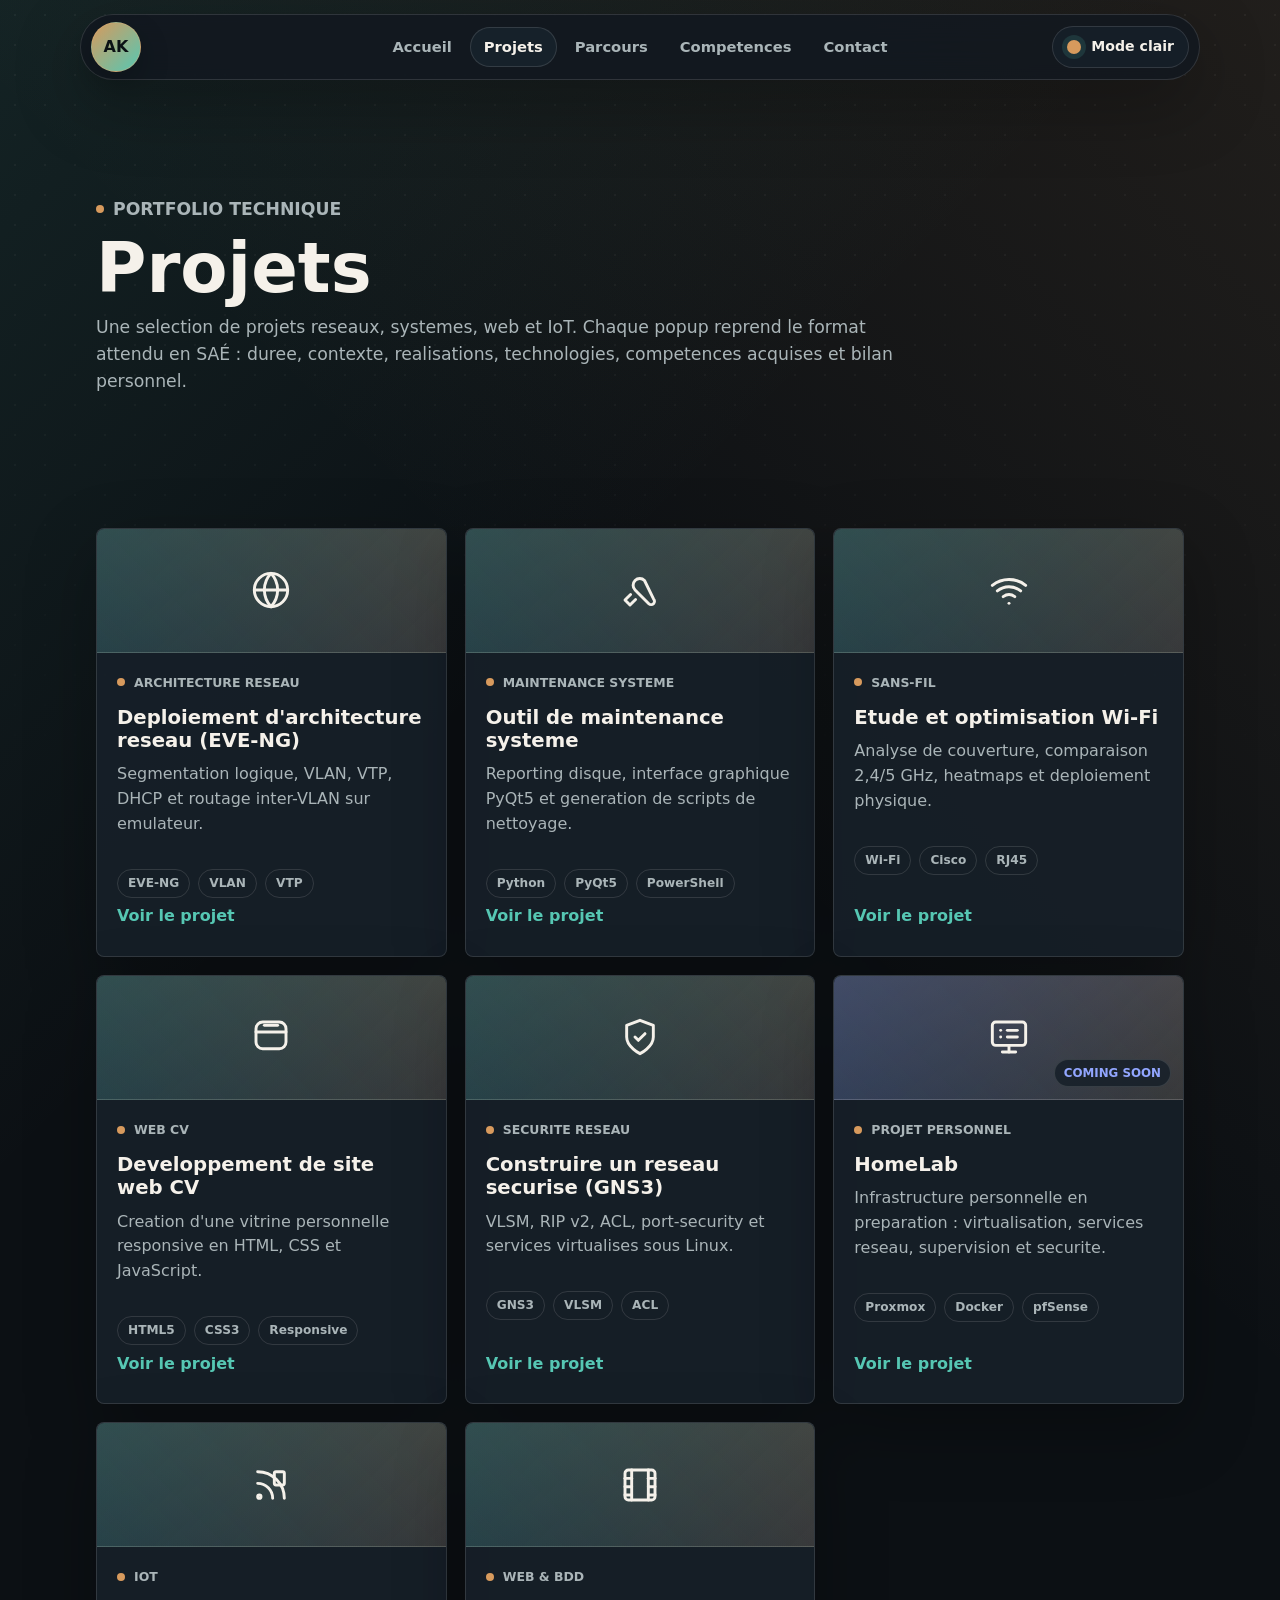
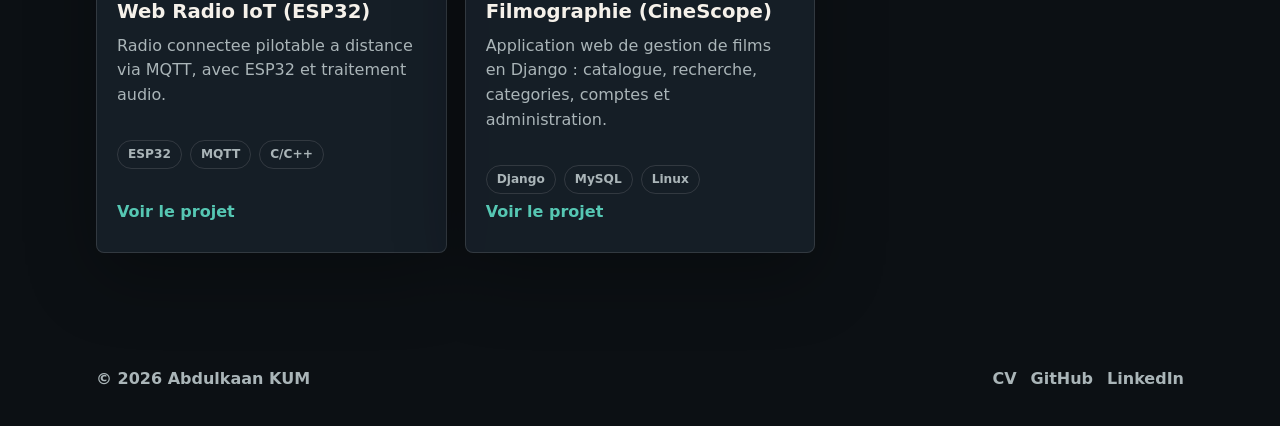
==== projets.html @ d90e1b15 "Add files via upload" ====
<!doctype html>
<html lang="fr">
  <head>
    <meta charset="UTF-8" />
    <meta name="viewport" content="width=device-width, initial-scale=1.0" />
    <meta name="description" content="Projets techniques d'Abdulkaan KUM." />
    <title>Abdulkaan KUM | Projets</title>
    <link rel="stylesheet" href="styles.css?v=25" />
  </head>
  <body data-page="projets">
    <header class="site-header" data-header>
      <div class="nav-shell">
        <a class="logo" href="index.html" aria-label="Accueil">AK</a>
        <nav class="main-nav" aria-label="Navigation principale">
          <a href="index.html" data-page-link="accueil">Accueil</a>
          <a href="projets.html" data-page-link="projets">Projets</a>
          <a href="parcours.html" data-page-link="parcours">Parcours</a>
          <a href="competences.html" data-page-link="competences">Competences</a>
          <a href="contact.html" data-page-link="contact">Contact</a>
        </nav>
        <button class="theme-toggle" type="button" data-theme-toggle aria-label="Changer de theme">
          <span class="theme-dot" aria-hidden="true"></span>
          <span data-theme-label>Mode clair</span>
        </button>
      </div>
    </header>

    <main>
      <section class="page-hero page-section">
        <p class="eyebrow">Portfolio technique</p>
        <h1>Projets</h1>
        <p>
          Une selection de projets reseaux, systemes, web et IoT. Chaque popup reprend le
          format attendu en SAÉ : duree, contexte, realisations, technologies, competences
          acquises et bilan personnel.
        </p>
      </section>

      <section class="page-section">
        <div class="project-grid">
          <article class="project-card reveal">
            <div class="project-icon" aria-hidden="true">
              <svg viewBox="0 0 24 24"><circle cx="12" cy="12" r="10"></circle><path d="M2 12h20"></path><path d="M12 2a15 15 0 0 1 4 10 15 15 0 0 1-4 10 15 15 0 0 1-4-10 15 15 0 0 1 4-10z"></path></svg>
            </div>
            <div class="project-content">
              <p class="project-kicker">Architecture reseau</p>
              <h2>Deploiement d'architecture reseau (EVE-NG)</h2>
              <p>Segmentation logique, VLAN, VTP, DHCP et routage inter-VLAN sur emulateur.</p>
              <div class="tags"><span>EVE-NG</span><span>VLAN</span><span>VTP</span></div>
              <button class="text-link" type="button" data-modal-open="modal-eve">Voir le projet</button>
            </div>
          </article>

          <article class="project-card reveal">
            <div class="project-icon" aria-hidden="true">
              <svg viewBox="0 0 24 24"><path d="M14.7 6.3a4 4 0 0 0-5.66 5.66l8.24 8.24a2 2 0 0 0 2.83-2.83L14.7 6.3z"></path><path d="M6.34 14.66 3 18l3 3 3.34-3.34"></path></svg>
            </div>
            <div class="project-content">
              <p class="project-kicker">Maintenance systeme</p>
              <h2>Outil de maintenance systeme</h2>
              <p>Reporting disque, interface graphique PyQt5 et generation de scripts de nettoyage.</p>
              <div class="tags"><span>Python</span><span>PyQt5</span><span>PowerShell</span></div>
              <button class="text-link" type="button" data-modal-open="modal-maintenance">Voir le projet</button>
            </div>
          </article>

          <article class="project-card reveal">
            <div class="project-icon" aria-hidden="true">
              <svg viewBox="0 0 24 24"><path d="M5 12.55a11 11 0 0 1 14 0"></path><path d="M2 9.2a16 16 0 0 1 20 0"></path><path d="M8.5 16a6 6 0 0 1 7 0"></path><path d="M12 20h.01"></path></svg>
            </div>
            <div class="project-content">
              <p class="project-kicker">Sans-fil</p>
              <h2>Etude et optimisation Wi-Fi</h2>
              <p>Analyse de couverture, comparaison 2,4/5 GHz, heatmaps et deploiement physique.</p>
              <div class="tags"><span>Wi-Fi</span><span>Cisco</span><span>RJ45</span></div>
              <button class="text-link" type="button" data-modal-open="modal-wifi">Voir le projet</button>
            </div>
          </article>

          <article class="project-card reveal">
            <div class="project-icon" aria-hidden="true">
              <svg viewBox="0 0 24 24"><path d="M21 15a4 4 0 0 1-4 4H7a4 4 0 0 1-4-4V7a4 4 0 0 1 4-4h10a4 4 0 0 1 4 4z"></path><path d="M3 9h18"></path><path d="M8 5h8"></path></svg>
            </div>
            <div class="project-content">
              <p class="project-kicker">Web CV</p>
              <h2>Developpement de site web CV</h2>
              <p>Creation d'une vitrine personnelle responsive en HTML, CSS et JavaScript.</p>
              <div class="tags"><span>HTML5</span><span>CSS3</span><span>Responsive</span></div>
              <button class="text-link" type="button" data-modal-open="modal-cvweb">Voir le projet</button>
            </div>
          </article>

          <article class="project-card reveal">
            <div class="project-icon" aria-hidden="true">
              <svg viewBox="0 0 24 24"><path d="M12 22s8-4 8-10V5l-8-3-8 3v7c0 6 8 10 8 10z"></path><path d="M9 12l2 2 4-4"></path></svg>
            </div>
            <div class="project-content">
              <p class="project-kicker">Securite reseau</p>
              <h2>Construire un reseau securise (GNS3)</h2>
              <p>VLSM, RIP v2, ACL, port-security et services virtualises sous Linux.</p>
              <div class="tags"><span>GNS3</span><span>VLSM</span><span>ACL</span></div>
              <button class="text-link" type="button" data-modal-open="modal-gns3">Voir le projet</button>
            </div>
          </article>

          <article class="project-card is-coming reveal">
            <div class="project-icon" aria-hidden="true">
              <svg viewBox="0 0 24 24"><rect x="2" y="3" width="20" height="14" rx="2"></rect><path d="M8 21h8"></path><path d="M12 17v4"></path><path d="M7 8h.01"></path><path d="M11 8h6"></path><path d="M7 12h.01"></path><path d="M11 12h6"></path></svg>
              <span class="status-pill">Coming soon</span>
            </div>
            <div class="project-content">
              <p class="project-kicker">Projet personnel</p>
              <h2>HomeLab</h2>
              <p>Infrastructure personnelle en preparation : virtualisation, services reseau, supervision et securite.</p>
              <div class="tags"><span>Proxmox</span><span>Docker</span><span>pfSense</span></div>
              <button class="text-link" type="button" data-modal-open="modal-homelab">Voir le projet</button>
            </div>
          </article>

          <article class="project-card reveal">
            <div class="project-icon" aria-hidden="true">
              <svg viewBox="0 0 24 24"><path d="M4 11a9 9 0 0 1 9 9"></path><path d="M4 4a16 16 0 0 1 16 16"></path><circle cx="5" cy="19" r="1"></circle><rect x="14" y="4" width="6" height="8" rx="1"></rect></svg>
            </div>
            <div class="project-content">
              <p class="project-kicker">IoT</p>
              <h2>Web Radio IoT (ESP32)</h2>
              <p>Radio connectee pilotable a distance via MQTT, avec ESP32 et traitement audio.</p>
              <div class="tags"><span>ESP32</span><span>MQTT</span><span>C/C++</span></div>
              <button class="text-link" type="button" data-modal-open="modal-radio">Voir le projet</button>
            </div>
          </article>

          <article class="project-card reveal">
            <div class="project-icon" aria-hidden="true">
              <svg viewBox="0 0 24 24"><rect x="3" y="3" width="18" height="18" rx="2"></rect><path d="M7 3v18"></path><path d="M17 3v18"></path><path d="M3 8h4"></path><path d="M3 13h4"></path><path d="M3 18h4"></path><path d="M17 8h4"></path><path d="M17 13h4"></path><path d="M17 18h4"></path></svg>
            </div>
            <div class="project-content">
              <p class="project-kicker">Web & BDD</p>
              <h2>Filmographie (CineScope)</h2>
              <p>Application web de gestion de films en Django : catalogue, recherche, categories, comptes et administration.</p>
              <div class="tags"><span>Django</span><span>MySQL</span><span>Linux</span></div>
              <button class="text-link" type="button" data-modal-open="modal-django">Voir le projet</button>
            </div>
          </article>
        </div>
      </section>
    </main>

    <div class="modal" id="modal-eve" role="dialog" aria-modal="true" aria-labelledby="modal-eve-title">
      <div class="modal-panel">
        <button class="modal-close" type="button" data-modal-close aria-label="Fermer">x</button>
        <div class="modal-head">
          <div class="modal-icon" aria-hidden="true"><svg viewBox="0 0 24 24"><circle cx="12" cy="12" r="10"></circle><path d="M2 12h20"></path><path d="M12 2a15 15 0 0 1 4 10 15 15 0 0 1-4 10 15 15 0 0 1-4-10 15 15 0 0 1 4-10z"></path></svg></div>
          <div>
            <h2 class="modal-title" id="modal-eve-title">Deploiement d'architecture reseau d'entreprise</h2>
            <div class="modal-meta">Dec. 2025 - Janv. 2026 | Individuel | 17.5 h | S1</div>
          </div>
        </div>
        <div class="modal-section">
          <h3>Contexte</h3>
          <p>Ce projet sert a comprendre les bases d'une infrastructure d'entreprise avant le passage sur du materiel reel : segmentation, adressage, services et routage.</p>
        </div>
        <div class="modal-section">
          <h3>Realisations techniques</h3>
          <p>J'ai construit une topologie virtualisee, defini un plan d'adressage coherent, separe le trafic par VLAN, configure VTP, les serveurs DHCP et le routage inter-VLAN. Le travail inclut aussi des tests de connectivite et du diagnostic lorsque certains flux ne passaient pas.</p>
        </div>
        <div class="modal-section">
          <h3>Captures du projet</h3>
          <div class="modal-gallery">
            <figure class="modal-figure">
              <a href="assets/projets/eveng.png" target="_blank" rel="noopener">
                <img src="assets/projets/eveng.png" alt="Topologie reseau sous EVE-NG" loading="lazy" />
              </a>
              <figcaption>Topologie sous EVE-NG : routeur, switch client, switch serveur, postes (Admin, Direction, Utilisateur) et serveur.</figcaption>
            </figure>
          </div>
        </div>
        <div class="modal-section">
          <h3>Technologies</h3>
          <div class="modal-tags"><span>EVE-NG</span><span>Cisco</span><span>VLAN</span><span>VTP</span><span>DHCP</span><span>Routage inter-VLAN</span></div>
        </div>
        <div class="modal-section">
          <h3>Competences acquises</h3>
          <div class="modal-bullets"><ul><li><strong>AC11.02</strong> - Comprendre l'architecture et les fondements des systemes numeriques, des communications et de l'Internet.</li><li><strong>AC11.03</strong> - Configurer les fonctions de base du reseau local.</li><li><strong>AC11.04</strong> - Maitriser les roles des systemes d'exploitation pour administrer reseaux et services.</li></ul></div>
        </div>
        <div class="modal-section">
          <h3>Bilan reflexif personnel</h3>
          <p>Ce projet m'a montre qu'une bonne preparation evite beaucoup d'erreurs. Je retiens surtout l'importance du plan d'adressage et de la documentation, car une petite incoherence sur un VLAN peut bloquer toute une partie du reseau.</p>
        </div>
      </div>
    </div>

    <div class="modal" id="modal-maintenance" role="dialog" aria-modal="true" aria-labelledby="modal-maintenance-title">
      <div class="modal-panel">
        <button class="modal-close" type="button" data-modal-close aria-label="Fermer">x</button>
        <div class="modal-head">
          <div class="modal-icon" aria-hidden="true"><svg viewBox="0 0 24 24"><path d="M14.7 6.3a4 4 0 0 0-5.66 5.66l8.24 8.24a2 2 0 0 0 2.83-2.83L14.7 6.3z"></path><path d="M6.34 14.66 3 18l3 3 3.34-3.34"></path></svg></div>
          <div>
            <h2 class="modal-title" id="modal-maintenance-title">Outil de maintenance systeme</h2>
            <div class="modal-meta">Dec. 2025 - Janv. 2026 | Binome | 14 h | S1</div>
          </div>
        </div>
        <div class="modal-section">
          <h3>Contexte</h3>
          <p>L'objectif est de creer un outil utile a l'administration systeme : reperer les fichiers volumineux, produire un reporting lisible et preparer un nettoyage cible sans action dangereuse automatique.</p>
        </div>
        <div class="modal-section">
          <h3>Realisations techniques</h3>
          <p>Le backend Python analyse recursivement les dossiers avec pathlib, trie les fichiers selon leur taille et exporte les resultats. L'interface PyQt5 rend les donnees plus lisibles, tandis que PowerShell peut etre utilise pour preparer des actions de nettoyage controlees.</p>
        </div>
        <div class="modal-section">
          <h3>Technologies</h3>
          <div class="modal-tags"><span>Python</span><span>PyQt5</span><span>PowerShell</span><span>JSON</span><span>Pathlib</span></div>
        </div>
        <div class="modal-section">
          <h3>Competences acquises</h3>
          <div class="modal-bullets"><ul><li><strong>AC13.01</strong> - Utiliser un systeme informatique et ses outils.</li><li><strong>AC13.02</strong> - Lire, executer, corriger et modifier un programme.</li><li><strong>AC13.03</strong> - Traduire un algorithme dans un langage et pour un environnement donne.</li><li><strong>AC13.06</strong> - S'integrer dans un environnement de developpement et de travail collaboratif.</li></ul></div>
        </div>
        <div class="modal-section">
          <h3>Bilan reflexif personnel</h3>
          <p>Ce projet m'a appris a relier un outil graphique a une logique systeme plus technique. Il m'a aussi fait progresser sur la gestion des chemins, la compatibilite Windows et la separation entre analyse et action.</p>
        </div>
        <div class="modal-links"><a class="modal-link" href="https://github.com/Ercys38" target="_blank" rel="noopener">GitHub</a></div>
      </div>
    </div>

    <div class="modal" id="modal-wifi" role="dialog" aria-modal="true" aria-labelledby="modal-wifi-title">
      <div class="modal-panel">
        <button class="modal-close" type="button" data-modal-close aria-label="Fermer">x</button>
        <div class="modal-head">
          <div class="modal-icon" aria-hidden="true"><svg viewBox="0 0 24 24"><path d="M5 12.55a11 11 0 0 1 14 0"></path><path d="M2 9.2a16 16 0 0 1 20 0"></path><path d="M8.5 16a6 6 0 0 1 7 0"></path><path d="M12 20h.01"></path></svg></div>
          <div>
            <h2 class="modal-title" id="modal-wifi-title">Etude et optimisation Wi-Fi</h2>
            <div class="modal-meta">Nov. 2025 - Dec. 2025 | Groupe de 4 | 17.5 h | S1</div>
          </div>
        </div>
        <div class="modal-section">
          <h3>Contexte</h3>
          <p>Le projet consiste a analyser une couverture sans fil et a proposer des ameliorations concretes, en tenant compte des contraintes physiques du batiment et du comportement des bandes 2,4 GHz et 5 GHz.</p>
        </div>
        <div class="modal-section">
          <h3>Realisations techniques</h3>
          <p>Nous avons compare les mesures de debit, de portee et de stabilite, exploite des cartes de chaleur pour localiser les zones faibles, puis relie ces observations aux choix de placement et de cablage RJ45.</p>
        </div>
        <div class="modal-section">
          <h3>Captures du projet</h3>
          <div class="modal-gallery">
            <figure class="modal-figure">
              <a href="assets/projets/wifi-topologie.png" target="_blank" rel="noopener">
                <img src="assets/projets/wifi-topologie.png" alt="Topologie reseau Packet Tracer du deploiement Wi-Fi" loading="lazy" />
              </a>
              <figcaption>Topologie reseau (Packet Tracer) : serveurs Web/DNS, switches, controleur WLC 5500 et borne Wi-Fi (salles C100 / C102).</figcaption>
            </figure>
            <figure class="modal-figure">
              <a href="assets/projets/wifi-heatmap.png" target="_blank" rel="noopener">
                <img src="assets/projets/wifi-heatmap.png" alt="Carte de chaleur de la couverture Wi-Fi du batiment" loading="lazy" />
              </a>
              <figcaption>Carte de chaleur de la couverture (Acrylic WiFi) : du vert (bon signal) au rouge (zone faible).</figcaption>
            </figure>
            <figure class="modal-figure">
              <a href="assets/projets/wifi-debit.png" target="_blank" rel="noopener">
                <img src="assets/projets/wifi-debit.png" alt="Releve de debit Wi-Fi sous le moniteur de ressources Windows" loading="lazy" />
              </a>
              <figcaption>Releve de debit et de signal (Moniteur de ressources Windows) : envoi / reception et caracteristiques de la liaison.</figcaption>
            </figure>
          </div>
        </div>
        <div class="modal-section">
          <h3>Technologies</h3>
          <div class="modal-tags"><span>Wi-Fi Cisco</span><span>2,4 GHz</span><span>5 GHz</span><span>Heatmaps</span><span>Cablage RJ45</span></div>
        </div>
        <div class="modal-section">
          <h3>Competences acquises</h3>
          <div class="modal-bullets"><ul><li><strong>AC12.01</strong> - Mesurer, analyser et commenter les signaux.</li><li><strong>AC12.03</strong> - Deployer des supports de transmission.</li><li><strong>AC11.01</strong> - Maitriser les bases physiques utiles aux equipements reseaux et telecommunications.</li></ul></div>
        </div>
        <div class="modal-section">
          <h3>Bilan reflexif personnel</h3>
          <p>J'ai compris qu'un reseau Wi-Fi ne se limite pas a poser une borne. Les obstacles, les interferences, le placement et le cablage ont un impact direct sur la qualite finale du service.</p>
        </div>
      </div>
    </div>

    <div class="modal" id="modal-cvweb" role="dialog" aria-modal="true" aria-labelledby="modal-cvweb-title">
      <div class="modal-panel">
        <button class="modal-close" type="button" data-modal-close aria-label="Fermer">x</button>
        <div class="modal-head">
          <div class="modal-icon" aria-hidden="true"><svg viewBox="0 0 24 24"><path d="M21 15a4 4 0 0 1-4 4H7a4 4 0 0 1-4-4V7a4 4 0 0 1 4-4h10a4 4 0 0 1 4 4z"></path><path d="M3 9h18"></path><path d="M8 5h8"></path></svg></div>
          <div>
            <h2 class="modal-title" id="modal-cvweb-title">Developpement de site web CV</h2>
            <div class="modal-meta">2025/2026 | Individuel | 11 h | S1/S2</div>
          </div>
        </div>
        <div class="modal-section">
          <h3>Contexte</h3>
          <p>L'objectif est de transformer un CV classique en portfolio web professionnel, lisible sur ordinateur comme sur mobile, et facile a faire evoluer.</p>
        </div>
        <div class="modal-section">
          <h3>Realisations techniques</h3>
          <p>J'ai structure plusieurs pages HTML reliees entre elles, cree une navigation fixe avec mode clair/sombre, organise les sections projet, parcours, competences et contact, puis ajuste le responsive pour garder une lecture propre sur mobile.</p>
        </div>
        <div class="modal-section">
          <h3>Technologies</h3>
          <div class="modal-tags"><span>HTML5</span><span>CSS3</span><span>JavaScript</span><span>Responsive design</span></div>
        </div>
        <div class="modal-section">
          <h3>Competences acquises</h3>
          <div class="modal-bullets"><ul><li><strong>AC13.04</strong> - Connaitre l'architecture et les technologies d'un site Web.</li><li><strong>AC13.01</strong> - Utiliser un systeme informatique et ses outils.</li><li><strong>AC13.02</strong> - Lire, executer, corriger et modifier un programme.</li><li><strong>AC13.05</strong> - Choisir des mecanismes de gestion de donnees adaptes au besoin.</li></ul></div>
        </div>
        <div class="modal-section">
          <h3>Bilan reflexif personnel</h3>
          <p>Ce projet m'a fait travailler autant le fond que la forme : un portfolio doit etre technique, mais aussi clair, rapide a parcourir et coherent avec l'image professionnelle que je veux donner.</p>
        </div>
        <div class="modal-links"><a class="modal-link" href="https://github.com/Ercys38" target="_blank" rel="noopener">GitHub</a></div>
      </div>
    </div>

    <div class="modal" id="modal-gns3" role="dialog" aria-modal="true" aria-labelledby="modal-gns3-title">
      <div class="modal-panel">
        <button class="modal-close" type="button" data-modal-close aria-label="Fermer">x</button>
        <div class="modal-head">
          <div class="modal-icon" aria-hidden="true"><svg viewBox="0 0 24 24"><path d="M12 22s8-4 8-10V5l-8-3-8 3v7c0 6 8 10 8 10z"></path><path d="M9 12l2 2 4-4"></path></svg></div>
          <div>
            <h2 class="modal-title" id="modal-gns3-title">Construire un reseau securise</h2>
            <div class="modal-meta">2026 | Individuel | 14 h | S2</div>
          </div>
        </div>
        <div class="modal-section">
          <h3>Contexte</h3>
          <p>Ce projet va plus loin que la simple connectivite : il faut concevoir une topologie coherente, optimiser l'adressage et ajouter des protections pour limiter les flux non autorises.</p>
        </div>
        <div class="modal-section">
          <h3>Realisations techniques</h3>
          <p>Le reseau est simule sous GNS3 avec un plan VLSM, du routage dynamique RIP v2, des VLAN, des services DHCP/FTP/Apache et des regles ACL. La securite est renforcee par le port-security et par une logique de filtrage sur les routeurs.</p>
        </div>
        <div class="modal-section">
          <h3>Captures du projet</h3>
          <div class="modal-gallery">
            <figure class="modal-figure">
              <a href="assets/projets/gns3-topology.png" target="_blank" rel="noopener">
                <img src="assets/projets/gns3-topology.png" alt="Topologie reseau securisee sous GNS3" loading="lazy" />
              </a>
              <figcaption>Topologie sous GNS3 : routeurs R1/R2/R3, commutateurs et VLAN 100 (administration), 200 (developpeur) et 300 (administrateur).</figcaption>
            </figure>
          </div>
        </div>
        <div class="modal-section">
          <h3>Technologies</h3>
          <div class="modal-tags"><span>GNS3</span><span>VLSM</span><span>RIP v2</span><span>ACL</span><span>Port-security</span><span>Apache</span><span>FTP</span></div>
        </div>
        <div class="modal-section">
          <h3>Competences acquises</h3>
          <div class="modal-bullets"><ul><li><strong>AC11.03</strong> - Configurer les fonctions de base et avancees du reseau local.</li><li><strong>AC11.04</strong> - Administrer des systemes et services fournis par le reseau.</li><li><strong>AC13.01</strong> - Utiliser un systeme informatique et ses outils pour configurer, tester et depanner.</li></ul></div>
        </div>
        <div class="modal-section">
          <h3>Bilan reflexif personnel</h3>
          <p>J'ai mieux compris le role de la segmentation et du filtrage. Les ACL obligent a reflechir aux flux utiles avant de configurer, ce qui rapproche le projet d'une vraie logique d'entreprise.</p>
        </div>
      </div>
    </div>

    <div class="modal" id="modal-homelab" role="dialog" aria-modal="true" aria-labelledby="modal-homelab-title">
      <div class="modal-panel modal-soon">
        <button class="modal-close" type="button" data-modal-close aria-label="Fermer">x</button>
        <div class="modal-soon-overlay" aria-hidden="true">
          <span class="soon-title">Coming Soon</span>
          <p class="soon-sub">Projet en cours de preparation</p>
        </div>
        <div class="modal-soon-content">
          <div class="modal-head">
            <div class="modal-icon" aria-hidden="true"><svg viewBox="0 0 24 24"><rect x="2" y="3" width="20" height="14" rx="2"></rect><path d="M8 21h8"></path><path d="M12 17v4"></path><path d="M7 8h.01"></path><path d="M11 8h6"></path><path d="M7 12h.01"></path><path d="M11 12h6"></path></svg></div>
            <div>
              <h2 class="modal-title" id="modal-homelab-title">HomeLab</h2>
              <div class="modal-meta">Projet personnel | Coming soon | Heures a completer</div>
            </div>
          </div>
          <div class="modal-section">
            <h3>Objectif</h3>
            <p>Mettre en place progressivement un environnement personnel pour pratiquer l'administration systeme, la virtualisation, la supervision et la securisation de services.</p>
          </div>
          <div class="modal-section">
            <h3>Pistes prevues</h3>
            <div class="modal-realisation-block"><div class="modal-realisation-title">Virtualisation</div><p>Tester des machines virtuelles et organiser les ressources pour simuler plusieurs services.</p></div>
            <div class="modal-realisation-block"><div class="modal-realisation-title">Reseau</div><p>Segmenter les usages, etudier les VLAN, le pare-feu et les acces distants securises.</p></div>
            <div class="modal-realisation-block"><div class="modal-realisation-title">Supervision</div><p>Prevoir des tableaux de bord pour surveiller l'etat des services et mieux diagnostiquer les incidents.</p></div>
          </div>
          <div class="modal-section">
            <h3>Technologies visees</h3>
            <div class="modal-tags"><span>Proxmox</span><span>Docker</span><span>pfSense</span><span>Linux</span><span>Grafana</span><span>Prometheus</span></div>
          </div>
          <div class="modal-section">
            <h3>Competences visees</h3>
            <div class="modal-bullets"><ul><li>Administrer un environnement virtualise.</li><li>Segmenter un reseau et securiser les acces.</li><li>Superviser des services et diagnostiquer les incidents.</li></ul></div>
          </div>
        </div>
      </div>
    </div>

    <div class="modal" id="modal-radio" role="dialog" aria-modal="true" aria-labelledby="modal-radio-title">
      <div class="modal-panel">
        <button class="modal-close" type="button" data-modal-close aria-label="Fermer">x</button>
        <div class="modal-head">
          <div class="modal-icon" aria-hidden="true"><svg viewBox="0 0 24 24"><path d="M4 11a9 9 0 0 1 9 9"></path><path d="M4 4a16 16 0 0 1 16 16"></path><circle cx="5" cy="19" r="1"></circle><rect x="14" y="4" width="6" height="8" rx="1"></rect></svg></div>
          <div>
            <h2 class="modal-title" id="modal-radio-title">Web Radio IoT (ESP32)</h2>
            <div class="modal-meta">2026 | Binome | 19 h | S2</div>
          </div>
        </div>
        <div class="modal-section">
          <h3>Contexte</h3>
          <p>Le but est de construire une radio connectee capable de lire des flux audio Internet et d'etre controlee depuis une interface mobile.</p>
        </div>
        <div class="modal-section">
          <h3>Realisations techniques</h3>
          <p>Le projet combine un ESP32, un decodeur audio, une connexion Wi-Fi et un controle MQTT. La partie logicielle gere la connexion, les commandes, le volume et l'etat de lecture pour que l'objet reste pilotable a distance.</p>
        </div>
        <div class="modal-section">
          <h3>Captures du projet</h3>
          <div class="modal-gallery">
            <figure class="modal-figure">
              <a href="assets/projets/webradio-mqtt1.png" target="_blank" rel="noopener">
                <img src="assets/projets/webradio-mqtt1.png" alt="Interface de controle de la Web Radio sur smartphone (IoT MQTT Panel)" loading="lazy" />
              </a>
              <figcaption>Interface de controle sur smartphone (IoT MQTT Panel) : choix de station, lecture/stop, volume et reglage des aigus via MQTT.</figcaption>
            </figure>
          </div>
        </div>
        <div class="modal-section">
          <h3>Technologies</h3>
          <div class="modal-tags"><span>ESP32</span><span>C/C++</span><span>Arduino IDE</span><span>MQTT</span><span>Wi-Fi</span><span>IoT MQTT Panel</span></div>
        </div>
        <div class="modal-section">
          <h3>Competences acquises</h3>
          <div class="modal-bullets"><ul><li><strong>AC13.02</strong> - Lire, executer, corriger et modifier un programme.</li><li><strong>AC13.03</strong> - Traduire un algorithme dans un langage et pour un environnement donne.</li><li><strong>AC11.01</strong> - Relier les bases physiques et electriques aux equipements reseaux et telecommunications.</li></ul></div>
        </div>
        <div class="modal-section">
          <h3>Bilan reflexif personnel</h3>
          <p>Ce projet est interessant parce qu'il relie plusieurs mondes : electronique, developpement et reseau. Il oblige a tester par etapes et a rester rigoureux dans la gestion des bibliotheques.</p>
        </div>
      </div>
    </div>

    <div class="modal" id="modal-django" role="dialog" aria-modal="true" aria-labelledby="modal-django-title">
      <div class="modal-panel">
        <button class="modal-close" type="button" data-modal-close aria-label="Fermer">x</button>
        <div class="modal-head">
          <div class="modal-icon" aria-hidden="true"><svg viewBox="0 0 24 24"><rect x="3" y="3" width="18" height="18" rx="2"></rect><path d="M7 3v18"></path><path d="M17 3v18"></path><path d="M3 8h4"></path><path d="M3 13h4"></path><path d="M3 18h4"></path><path d="M17 8h4"></path><path d="M17 13h4"></path><path d="M17 18h4"></path></svg></div>
          <div>
            <h2 class="modal-title" id="modal-django-title">Filmographie (CineScope)</h2>
            <div class="modal-meta">SAE 2.03 | Groupe de 3 | 26 h | S2</div>
          </div>
        </div>
        <div class="modal-section">
          <h3>Contexte</h3>
          <p>Dans le cadre d'une SAE, l'objectif etait de concevoir une application web de gestion de films, CineScope, permettant de parcourir un catalogue, de rechercher un titre, de filtrer par categorie et de gerer le contenu depuis une interface d'administration. Le projet a ete realise en equipe avec une base de donnees relationnelle.</p>
        </div>
        <div class="modal-section">
          <h3>Realisations techniques</h3>
          <p>L'application repose sur Django et une base de donnees relationnelle, deployee sur une machine virtuelle Linux. Le travail couvre la modelisation des donnees (films, categories, utilisateurs), les vues, les formulaires, l'authentification et la partie HTML/CSS.</p>
          <div class="modal-bullets"><ul><li>Catalogue de films avec fiche detaillee : titre, realisateur, annee et categorie.</li><li>Recherche par mot-cle et filtrage par categorie.</li><li>Page "Top films" et comptes utilisateurs (connexion / deconnexion).</li><li>Interface d'administration pour ajouter et gerer les films (CRUD).</li><li>Travail collaboratif et gestion de version via GitHub.</li></ul></div>
        </div>
        <div class="modal-section">
          <h3>Captures du projet</h3>
          <div class="modal-gallery">
            <figure class="modal-figure">
              <a href="assets/projets/cinescope-catalogue.jpg" target="_blank" rel="noopener">
                <img src="assets/projets/cinescope-catalogue.jpg" alt="Page catalogue de l'application CineScope" loading="lazy" />
              </a>
              <figcaption>Page catalogue de CineScope : barre de recherche, filtre par categorie et fiches films.</figcaption>
            </figure>
          </div>
        </div>
        <div class="modal-section">
          <h3>Technologies</h3>
          <div class="modal-tags"><span>Python</span><span>Django</span><span>HTML</span><span>CSS</span><span>Bootstrap</span><span>MySQL</span><span>Linux VM</span><span>GitHub</span></div>
        </div>
        <div class="modal-section">
          <h3>Competences acquises</h3>
          <div class="modal-bullets"><ul><li><strong>AC13.01</strong> - Utiliser un systeme informatique et ses outils.</li><li><strong>AC13.02</strong> - Lire, executer, corriger et modifier un programme.</li><li><strong>AC13.04</strong> - Connaitre l'architecture et les technologies d'un site Web.</li><li><strong>AC13.05</strong> - Choisir les mecanismes de gestion de donnees adaptes au developpement de l'outil.</li><li><strong>AC13.06</strong> - S'integrer dans un environnement propice au developpement et au travail collaboratif.</li></ul></div>
        </div>
        <div class="modal-section">
          <h3>Bilan reflexif personnel</h3>
          <p>Ce projet m'a montre comment relier une interface web a une base de donnees avec Django, et l'importance d'un schema de donnees clair avant de coder. J'ai aussi progresse sur le travail en equipe avec Git et sur le deploiement d'une application sur un serveur Linux.</p>
        </div>
        <div class="modal-links"><a class="modal-link" href="https://github.com/Ercys38" target="_blank" rel="noopener">GitHub</a></div>
      </div>
    </div>

    <footer class="site-footer">
      <span>&copy; 2026 Abdulkaan KUM</span>
      <div class="social-links">
        <a href="assets/Abdulkaan-KUM-CV.pdf">CV</a>
        <a href="https://github.com/Ercys38" target="_blank" rel="noopener">GitHub</a>
        <a href="https://www.linkedin.com/in/abdulkaan-kum-1b0641349/" target="_blank" rel="noopener">LinkedIn</a>
      </div>
    </footer>

    <script src="script.js?v=21"></script>
  </body>
</html>
---- styles.css ----
:root {
  color-scheme: dark;
  --bg: #0c1014;
  --bg-soft: #121820;
  --surface: #17202a;
  --surface-strong: #1f2a35;
  --text: #f5f1ea;
  --muted: #aab5b8;
  --line: rgba(245, 241, 234, 0.13);
  --accent: #d79a5d;
  --accent-2: #56c7b3;
  --accent-3: #92a6ff;
  --accent-soft: rgba(86, 199, 179, 0.14);
  --dot: rgba(245, 241, 234, 0.12);
  --shadow: 0 24px 70px rgba(0, 0, 0, 0.28);
  --max: 1120px;
  --radius: 8px;
}

body.light-mode {
  color-scheme: light;
  --bg: #f7faf8;
  --bg-soft: #eef5f2;
  --surface: #ffffff;
  --surface-strong: #e7f0ed;
  --text: #152027;
  --muted: #5a6870;
  --line: rgba(21, 32, 39, 0.13);
  --accent: #b86f3f;
  --accent-2: #267f76;
  --accent-3: #5367c6;
  --accent-soft: rgba(38, 127, 118, 0.12);
  --dot: rgba(21, 32, 39, 0.12);
  --shadow: 0 18px 54px rgba(21, 32, 39, 0.11);
}

* {
  box-sizing: border-box;
}

html {
  scroll-behavior: smooth;
  overflow-x: hidden;
}

body {
  min-width: 320px;
  margin: 0;
  overflow-x: hidden;
  background:
    linear-gradient(135deg, rgba(86, 199, 179, 0.1), transparent 36%),
    linear-gradient(225deg, rgba(215, 154, 93, 0.1), transparent 42%),
    var(--bg);
  color: var(--text);
  font-family:
    Inter, ui-sans-serif, system-ui, -apple-system, BlinkMacSystemFont, "Segoe UI", Arial,
    sans-serif;
  line-height: 1.55;
}

body::before {
  position: fixed;
  inset: 0;
  z-index: -1;
  pointer-events: none;
  content: "";
  background-image: radial-gradient(circle, var(--dot) 1px, transparent 1.4px);
  background-size: 30px 30px;
  opacity: 0.42;
  mask-image: linear-gradient(to bottom, #000 0%, rgba(0, 0, 0, 0.72) 48%, transparent 92%);
}

body.light-mode::before {
  opacity: 0.34;
}

body.modal-open {
  overflow: hidden;
}

img {
  display: block;
  max-width: 100%;
}

a {
  color: inherit;
  text-decoration: none;
}

button {
  font: inherit;
}

h1,
h2,
h3,
p {
  margin-top: 0;
}

strong {
  color: var(--text);
}

.site-header {
  position: fixed;
  top: 0;
  right: 0;
  left: 0;
  z-index: 50;
  padding: 14px 16px;
  transition: padding 220ms ease;
}

.nav-shell {
  display: grid;
  grid-template-columns: minmax(54px, 1fr) auto minmax(54px, 1fr);
  gap: 16px;
  align-items: center;
  width: min(100%, var(--max));
  min-height: 64px;
  margin: 0 auto;
  padding: 7px 10px;
  border: 1px solid var(--line);
  border-radius: 999px;
  background: color-mix(in srgb, var(--bg-soft) 86%, transparent);
  box-shadow: var(--shadow);
  backdrop-filter: blur(18px);
  transition:
    width 220ms ease,
    min-height 220ms ease,
    background 220ms ease,
    border-color 220ms ease;
  min-width: 0;
}

.site-header.is-compact {
  padding-top: 8px;
  padding-bottom: 8px;
}

.site-header.is-compact .nav-shell {
  width: min(100%, 900px);
  min-height: 52px;
  background: color-mix(in srgb, var(--bg-soft) 94%, transparent);
}

.logo {
  display: grid;
  width: 50px;
  height: 50px;
  place-items: center;
  justify-self: start;
  border: 1px solid color-mix(in srgb, var(--accent) 36%, var(--line));
  border-radius: 50%;
  background: linear-gradient(135deg, var(--accent), var(--accent-2));
  color: #0b1215;
  font-size: 1rem;
  font-weight: 900;
  line-height: 1;
  box-shadow: 0 12px 30px rgba(0, 0, 0, 0.22);
  transition:
    width 220ms ease,
    height 220ms ease,
    transform 180ms ease;
}

.logo:hover,
.logo:focus-visible {
  transform: translateY(-1px);
}

.site-header.is-compact .logo {
  width: 40px;
  height: 40px;
}

.main-nav {
  display: flex;
  gap: 4px;
  align-items: center;
  justify-self: center;
  max-width: 100%;
  min-width: 0;
  overflow-x: auto;
  scrollbar-width: none;
}

.main-nav::-webkit-scrollbar {
  display: none;
}

.main-nav a {
  display: inline-flex;
  align-items: center;
  min-height: 40px;
  padding: 0 13px;
  border: 1px solid transparent;
  border-radius: 999px;
  color: var(--muted);
  font-size: 0.92rem;
  font-weight: 850;
  white-space: nowrap;
  transition:
    color 180ms ease,
    background 180ms ease,
    border-color 180ms ease;
}

.main-nav a:hover,
.main-nav a:focus-visible,
.main-nav a.active {
  border-color: var(--line);
  background: color-mix(in srgb, var(--surface) 88%, var(--accent-soft));
  color: var(--text);
}

.theme-toggle {
  display: inline-flex;
  align-items: center;
  justify-self: end;
  gap: 10px;
  min-width: 126px;
  min-height: 42px;
  padding: 0 14px;
  border: 1px solid var(--line);
  border-radius: 999px;
  background: color-mix(in srgb, var(--surface) 90%, transparent);
  color: var(--text);
  cursor: pointer;
  font-size: 0.88rem;
  font-weight: 850;
  white-space: nowrap;
  transition:
    opacity 180ms ease,
    width 220ms ease,
    min-width 220ms ease,
    padding 220ms ease,
    border-color 220ms ease;
}

.theme-dot {
  width: 14px;
  height: 14px;
  flex: 0 0 auto;
  border-radius: 50%;
  background: var(--accent);
  box-shadow: 0 0 0 5px var(--accent-soft);
}

.site-header.is-compact .theme-toggle {
  width: 0;
  min-width: 0;
  padding-right: 0;
  padding-left: 0;
  overflow: hidden;
  border-color: transparent;
  opacity: 0;
  pointer-events: none;
}

main {
  width: min(100%, var(--max));
  min-width: 0;
  margin: 0 auto;
  padding: 104px 16px 0;
}

.page-section {
  padding: 72px 0;
}

.hero {
  display: grid;
  min-height: calc(100svh - 104px);
  align-items: center;
  padding-top: 36px;
}

.hero-inner {
  display: grid;
  grid-template-columns: minmax(0, 0.95fr) minmax(320px, 0.82fr);
  gap: 42px;
  align-items: center;
}

.hero-copy {
  min-width: 0;
  max-width: 100%;
}

.hero-mark {
  display: grid;
  width: 86px;
  height: 86px;
  place-items: center;
  margin-bottom: 22px;
  border: 1px solid color-mix(in srgb, var(--accent) 42%, var(--line));
  border-radius: 50%;
  background:
    linear-gradient(135deg, rgba(215, 154, 93, 0.95), rgba(86, 199, 179, 0.88)),
    var(--surface);
  color: #091114;
  font-size: 1.85rem;
  font-weight: 900;
  box-shadow: var(--shadow);
}

.eyebrow,
.project-kicker {
  display: inline-flex;
  align-items: center;
  gap: 9px;
  margin-bottom: 14px;
  color: var(--accent-2);
  font-size: 0.78rem;
  font-weight: 900;
  text-transform: uppercase;
}

.eyebrow::before,
.project-kicker::before {
  width: 8px;
  height: 8px;
  flex: 0 0 auto;
  border-radius: 50%;
  background: var(--accent);
  content: "";
}

h1 {
  margin-bottom: 14px;
  font-size: 5.2rem;
  line-height: 0.92;
  font-weight: 900;
  letter-spacing: 0;
  overflow-wrap: anywhere;
}

.hero h1 span {
  display: block;
}

.hero-subtitle {
  margin-bottom: 18px;
  color: var(--text);
  font-size: 1.35rem;
  font-weight: 850;
}

.hero-text,
.page-hero p,
.panel p,
.timeline-item p,
.project-content p,
.modal-panel p,
.modal-panel li {
  color: var(--muted);
}

.hero-text {
  max-width: 690px;
  margin-bottom: 0;
  font-size: 1.08rem;
}

.actions {
  display: flex;
  flex-wrap: wrap;
  gap: 12px;
  margin-top: 30px;
}

.btn {
  display: inline-flex;
  align-items: center;
  justify-content: center;
  min-height: 48px;
  padding: 0 18px;
  border: 1px solid var(--line);
  border-radius: 999px;
  font-weight: 900;
  text-align: center;
  transition:
    transform 180ms ease,
    border-color 180ms ease,
    background 180ms ease;
}

.btn:hover,
.btn:focus-visible {
  transform: translateY(-2px);
  border-color: color-mix(in srgb, var(--accent) 55%, var(--line));
}

.btn-primary {
  background: linear-gradient(135deg, var(--accent), var(--accent-2));
  color: #081012;
}

.btn-secondary {
  background: color-mix(in srgb, var(--surface) 90%, transparent);
  color: var(--text);
}

.hero-media {
  position: relative;
  min-width: 0;
}

.media-frame {
  overflow: hidden;
  border: 1px solid var(--line);
  border-radius: var(--radius);
  background: var(--surface);
  box-shadow: var(--shadow);
}

.media-frame img {
  width: 100%;
  aspect-ratio: 1.16;
  object-fit: cover;
  filter: saturate(0.88) contrast(1.02);
}

body:not(.light-mode) .media-frame img {
  filter: saturate(0.78) contrast(1.05) brightness(0.72);
}

.hero-note {
  display: grid;
  gap: 4px;
  width: min(92%, 360px);
  margin: -42px 22px 0 auto;
  padding: 18px;
  border: 1px solid var(--line);
  border-radius: var(--radius);
  background: color-mix(in srgb, var(--surface) 96%, transparent);
  box-shadow: var(--shadow);
  backdrop-filter: blur(18px);
}

.hero-note span {
  color: color-mix(in srgb, var(--text) 72%, var(--muted));
}

.section-header {
  display: grid;
  grid-template-columns: auto auto 1fr;
  gap: 14px;
  align-items: center;
  margin-bottom: 28px;
}

.section-header span {
  color: var(--accent);
  font-family: ui-monospace, SFMono-Regular, Consolas, monospace;
  font-weight: 900;
}

.section-header h2,
.stack-group h2,
.contact-box h2 {
  margin: 0;
  font-size: 2.6rem;
  line-height: 1;
  letter-spacing: 0;
}

.section-header div {
  height: 1px;
  background: var(--line);
}

.info-grid {
  display: grid;
  grid-template-columns: repeat(2, minmax(0, 1fr));
  gap: 16px;
}

.panel,
.timeline-item,
.project-card,
.logo-grid article,
.route-card {
  border: 1px solid var(--line);
  border-radius: var(--radius);
  background: color-mix(in srgb, var(--surface) 88%, transparent);
  box-shadow: var(--shadow);
}

.panel,
.timeline-item {
  padding: 28px;
}

.panel h2,
.panel h3,
.timeline-item h2,
.project-content h2 {
  margin-bottom: 10px;
  font-size: 1.25rem;
}

.clean-list {
  display: grid;
  gap: 10px;
  margin: 0;
  padding: 0;
  color: var(--muted);
  list-style: none;
}

.route-grid {
  display: grid;
  grid-template-columns: repeat(3, minmax(0, 1fr));
  gap: 16px;
}

.route-card {
  display: grid;
  gap: 12px;
  min-height: 172px;
  padding: 24px;
  transition:
    transform 180ms ease,
    border-color 180ms ease,
    background 180ms ease;
}

.route-card:hover,
.route-card:focus-visible {
  transform: translateY(-4px);
  border-color: color-mix(in srgb, var(--accent-2) 48%, var(--line));
  background: color-mix(in srgb, var(--surface) 82%, var(--accent-soft));
}

.route-card span,
.timeline-item > span {
  color: var(--accent-2);
  font-size: 0.82rem;
  font-weight: 900;
  text-transform: uppercase;
}

.route-card strong {
  align-self: end;
  font-size: 1.3rem;
  line-height: 1.18;
}

.page-hero {
  max-width: 820px;
  padding-top: 92px;
  padding-bottom: 44px;
}

.page-hero h1 {
  font-size: 4.3rem;
}

.page-hero p {
  font-size: 1.08rem;
}

.project-grid {
  display: grid;
  grid-template-columns: repeat(3, minmax(0, 1fr));
  gap: 18px;
}

.project-card {
  display: flex;
  min-width: 0;
  overflow: hidden;
  flex-direction: column;
  transition:
    transform 180ms ease,
    border-color 180ms ease;
}

.project-card:hover {
  transform: translateY(-5px);
  border-color: color-mix(in srgb, var(--accent) 46%, var(--line));
}

.project-icon {
  width: 100%;
  height: 124px;
  border-bottom: 1px solid var(--line);
}

.project-icon {
  display: grid;
  position: relative;
  place-items: center;
  background:
    linear-gradient(135deg, rgba(86, 199, 179, 0.2), transparent),
    linear-gradient(225deg, rgba(215, 154, 93, 0.18), transparent),
    var(--surface-strong);
  color: var(--text);
  font-size: 2.25rem;
  font-weight: 900;
}

.project-icon svg,
.modal-icon svg {
  width: 40px;
  height: 40px;
  fill: none;
  stroke: currentColor;
  stroke-linecap: round;
  stroke-linejoin: round;
  stroke-width: 1.75;
}

.project-card.is-coming .project-icon {
  background:
    linear-gradient(135deg, rgba(146, 166, 255, 0.24), transparent),
    linear-gradient(225deg, rgba(215, 154, 93, 0.18), transparent),
    var(--surface-strong);
}

.status-pill {
  position: absolute;
  right: 12px;
  bottom: 12px;
  display: inline-flex;
  align-items: center;
  min-height: 28px;
  padding: 0 9px;
  border: 1px solid var(--line);
  border-radius: 999px;
  background: color-mix(in srgb, var(--surface) 88%, transparent);
  color: var(--accent-3);
  font-size: 0.74rem;
  font-weight: 900;
  text-transform: uppercase;
}

.project-content {
  display: flex;
  min-height: 276px;
  flex: 1;
  flex-direction: column;
  padding: 20px;
}

.project-content h2 {
  font-size: 1.23rem;
  line-height: 1.18;
}

.tags {
  display: flex;
  flex-wrap: wrap;
  gap: 8px;
  margin-top: 16px;
}

.tags span {
  display: inline-flex;
  align-items: center;
  min-height: 29px;
  padding: 0 10px;
  border: 1px solid var(--line);
  border-radius: 999px;
  color: var(--muted);
  font-size: 0.76rem;
  font-weight: 900;
}

.text-link {
  display: inline-flex;
  align-items: center;
  align-self: flex-start;
  min-height: 38px;
  margin-top: auto;
  padding: 0;
  border: 0;
  background: transparent;
  color: var(--accent-2);
  cursor: pointer;
  font-weight: 900;
}

.text-link:hover,
.text-link:focus-visible {
  color: var(--accent);
}

.modal {
  position: fixed;
  inset: 0;
  z-index: 100;
  display: none;
  align-items: center;
  justify-content: center;
  padding: 22px;
  background: rgba(4, 8, 11, 0.72);
  backdrop-filter: blur(12px);
}

.modal.active {
  display: flex;
}

.modal-panel {
  position: relative;
  width: min(100%, 840px);
  max-height: min(82vh, 720px);
  overflow: auto;
  padding: 34px;
  border: 1px solid var(--line);
  border-radius: var(--radius);
  background: var(--surface);
  box-shadow: 0 34px 90px rgba(0, 0, 0, 0.35);
}

.modal-head {
  display: grid;
  grid-template-columns: auto minmax(0, 1fr);
  gap: 16px;
  align-items: center;
  padding-right: 46px;
  margin-bottom: 28px;
}

.modal-icon {
  display: grid;
  width: 58px;
  height: 58px;
  place-items: center;
  border: 1px solid var(--line);
  border-radius: 50%;
  background: linear-gradient(135deg, var(--accent), var(--accent-2));
  color: #0b1215;
}

.modal-icon svg {
  width: 28px;
  height: 28px;
}

.modal-title {
  margin: 0 0 8px;
  font-size: 1.9rem;
  line-height: 1.08;
}

.modal-meta {
  color: var(--muted);
  font-size: 0.86rem;
  font-weight: 850;
  text-transform: none;
}

.modal-section {
  padding-top: 20px;
  border-top: 1px solid var(--line);
}

.modal-section + .modal-section {
  margin-top: 20px;
}

.modal-section h3 {
  margin-bottom: 10px;
  color: var(--text);
  font-size: 1rem;
  text-transform: uppercase;
}

.modal-panel ul {
  display: grid;
  gap: 10px;
  margin: 14px 0 0;
  padding-left: 20px;
}

.modal-tags {
  display: flex;
  flex-wrap: wrap;
  gap: 8px;
}

.modal-tags span,
.timeline-tags span {
  display: inline-flex;
  align-items: center;
  min-height: 30px;
  padding: 0 10px;
  border: 1px solid var(--line);
  border-radius: 999px;
  color: var(--muted);
  font-size: 0.76rem;
  font-weight: 900;
}

.modal-bullets {
  color: var(--muted);
}

.modal-realisation-block {
  display: grid;
  gap: 6px;
  margin-top: 12px;
  padding: 14px;
  border: 1px solid var(--line);
  border-radius: var(--radius);
  background: color-mix(in srgb, var(--surface-strong) 70%, transparent);
}

.modal-realisation-title {
  color: var(--text);
  font-weight: 900;
}

.modal-links {
  display: flex;
  flex-wrap: wrap;
  gap: 10px;
  margin-top: 24px;
}

.modal-link {
  display: inline-flex;
  align-items: center;
  min-height: 38px;
  padding: 0 13px;
  border: 1px solid var(--line);
  border-radius: 999px;
  color: var(--text);
  font-weight: 900;
}

.modal-link:hover,
.modal-link:focus-visible {
  border-color: color-mix(in srgb, var(--accent-2) 48%, var(--line));
  color: var(--accent-2);
}

.modal-close {
  position: absolute;
  top: 16px;
  right: 16px;
  display: grid;
  width: 38px;
  height: 38px;
  place-items: center;
  border: 1px solid var(--line);
  border-radius: 50%;
  background: color-mix(in srgb, var(--surface-strong) 90%, transparent);
  color: var(--text);
  cursor: pointer;
  font-size: 1.15rem;
  font-weight: 900;
}

.timeline {
  display: grid;
  gap: 14px;
}

.timeline-item {
  position: relative;
}

.timeline-item > span {
  display: inline-flex;
  margin-bottom: 14px;
}

.timeline-detailed {
  gap: 18px;
}

.detail-list {
  display: grid;
  gap: 8px;
  margin: 18px 0 0;
  padding-left: 20px;
  color: var(--muted);
}

.timeline-tags {
  display: flex;
  flex-wrap: wrap;
  gap: 8px;
  margin-top: 18px;
}

.experience-grid {
  display: grid;
  grid-template-columns: minmax(0, 0.72fr);
  gap: 16px;
}

.stack-group {
  margin-bottom: 34px;
}

.stack-group h2 {
  margin-bottom: 16px;
  font-size: 1.15rem;
  text-transform: uppercase;
}

.logo-grid {
  display: grid;
  grid-template-columns: repeat(6, minmax(0, 1fr));
  gap: 12px;
}

.logo-grid article {
  display: grid;
  min-height: 132px;
  place-items: center;
  gap: 12px;
  padding: 20px 12px;
  text-align: center;
  transition:
    transform 180ms ease,
    border-color 180ms ease,
    background 180ms ease;
}

.logo-grid article:hover {
  transform: translateY(-3px);
  border-color: color-mix(in srgb, var(--accent-2) 44%, var(--line));
  background: color-mix(in srgb, var(--surface) 80%, var(--accent-soft));
}

.logo-grid img {
  width: 42px;
  height: 42px;
  object-fit: contain;
}

.tech-monogram {
  display: grid;
  width: 48px;
  height: 48px;
  place-items: center;
  border: 1px solid var(--line);
  border-radius: 50%;
  background: color-mix(in srgb, var(--surface-strong) 82%, var(--accent-soft));
  color: var(--text);
  font-size: 0.74rem;
  font-weight: 900;
}

.logo-grid span {
  color: var(--muted);
  font-weight: 900;
}

.link-list {
  display: grid;
  gap: 10px;
}

.link-list a,
.social-links a {
  color: var(--muted);
  font-weight: 900;
  transition: color 180ms ease;
}

.link-list a:hover,
.link-list a:focus-visible,
.social-links a:hover,
.social-links a:focus-visible {
  color: var(--accent-2);
}

.site-footer {
  display: flex;
  width: min(100%, var(--max));
  margin: 0 auto;
  padding: 42px 16px 34px;
  justify-content: space-between;
  gap: 18px;
  color: var(--muted);
  font-weight: 850;
}

.social-links {
  display: flex;
  flex-wrap: wrap;
  gap: 14px;
}

.reveal {
  opacity: 0;
  transform: translateY(18px);
  transition:
    opacity 520ms ease,
    transform 520ms ease;
}

.reveal.is-visible {
  opacity: 1;
  transform: translateY(0);
}

body.light-mode .nav-shell,
body.light-mode .panel,
body.light-mode .timeline-item,
body.light-mode .project-card,
body.light-mode .logo-grid article,
body.light-mode .route-card,
body.light-mode .hero-note,
body.light-mode .theme-toggle {
  background: rgba(255, 255, 255, 0.84);
}

body.light-mode .modal-panel {
  background: #ffffff;
}

body.light-mode .modal-realisation-block {
  background: #f4f8f6;
}

@media (max-width: 1040px) {
  .nav-shell {
    grid-template-columns: auto minmax(0, 1fr) auto;
  }

  .main-nav {
    justify-self: start;
  }

  .hero-inner {
    grid-template-columns: 1fr;
  }

  .hero-media {
    max-width: 720px;
  }

  .project-grid {
    grid-template-columns: repeat(2, minmax(0, 1fr));
  }

  .logo-grid {
    grid-template-columns: repeat(4, minmax(0, 1fr));
  }

  .experience-grid {
    grid-template-columns: 1fr;
  }
}

@media (max-width: 760px) {
  .site-header {
    padding-right: 10px;
    padding-left: 10px;
  }

  .nav-shell {
    gap: 8px;
    min-height: 58px;
    padding: 6px;
  }

  .logo {
    width: 42px;
    height: 42px;
  }

  .main-nav a {
    min-height: 38px;
    padding: 0 10px;
    font-size: 0.84rem;
  }

  .theme-toggle {
    min-width: 42px;
    width: 42px;
    padding: 0;
    justify-content: center;
  }

  .theme-toggle [data-theme-label] {
    display: none;
  }

  main {
    padding-top: 86px;
  }

  .page-section {
    padding: 52px 0;
  }

  .hero {
    min-height: auto;
    padding-top: 28px;
  }

  .hero-mark {
    width: 70px;
    height: 70px;
    font-size: 1.45rem;
  }

  h1 {
    font-size: 3.25rem;
    line-height: 1;
  }

  .page-hero h1 {
    font-size: 3rem;
  }

  .hero-subtitle {
    font-size: 1.14rem;
  }

  .hero-text {
    max-width: 36ch;
  }

  .hero-note {
    width: auto;
    margin: -28px 12px 0;
  }

  .section-header {
    grid-template-columns: auto 1fr;
  }

  .section-header div {
    grid-column: 1 / -1;
  }

  .info-grid,
  .route-grid,
  .project-grid {
    grid-template-columns: 1fr;
  }

  .logo-grid {
    grid-template-columns: repeat(2, minmax(0, 1fr));
  }

  .project-content {
    min-height: 250px;
  }

  .site-footer,
  .actions {
    flex-direction: column;
  }

  .btn {
    width: 100%;
  }
}

@media (max-width: 420px) {
  .nav-shell {
    grid-template-columns: auto minmax(0, 1fr);
  }

  .theme-toggle {
    display: none;
  }

  h1,
  .page-hero h1 {
    font-size: 2.75rem;
  }

  .hero-text,
  .page-hero p {
    font-size: 1rem;
  }

  .hero-text {
    max-width: 33ch;
  }

  .modal-panel {
    padding: 28px 22px;
  }

  .modal-head {
    grid-template-columns: 1fr;
    padding-right: 42px;
  }

  .modal-title {
    font-size: 1.45rem;
  }
}

@media (prefers-reduced-motion: reduce) {
  *,
  *::before,
  *::after {
    scroll-behavior: auto !important;
    transition-duration: 0.01ms !important;
    animation-duration: 0.01ms !important;
    animation-iteration-count: 1 !important;
  }
}

/* ===== Competences : vue par referentiel BUT R&T ===== */
.skill-legend {
  display: grid;
  grid-template-columns: repeat(3, minmax(0, 1fr));
  gap: 12px;
  margin-bottom: 12px;
}

.legend-item {
  display: grid;
  gap: 8px;
  align-content: start;
  padding: 16px 18px;
  border: 1px solid var(--line);
  border-radius: var(--radius);
  background: color-mix(in srgb, var(--surface) 88%, transparent);
  box-shadow: var(--shadow);
}

.legend-item .skill-status {
  justify-self: start;
}

.legend-item p {
  margin: 0;
  color: var(--muted);
  font-size: 0.86rem;
}

.competence-block {
  margin-top: 18px;
}

.competence-block + .competence-block {
  margin-top: 44px;
}

.competence-frame {
  display: grid;
  grid-template-columns: repeat(2, minmax(0, 1fr));
  gap: 22px;
  margin: 20px 0 18px;
  padding: 22px 24px;
  border: 1px solid var(--line);
  border-radius: var(--radius);
  background: color-mix(in srgb, var(--surface) 70%, transparent);
}

.competence-label {
  display: block;
  margin-bottom: 8px;
  color: var(--accent);
  font-size: 0.74rem;
  font-weight: 900;
  text-transform: uppercase;
  letter-spacing: 0.05em;
}

.competence-frame p {
  margin: 0;
  color: var(--muted);
}

.competence-ac-list {
  display: grid;
  gap: 8px;
  margin: 0;
  padding-left: 18px;
  color: var(--muted);
}

.skill-grid {
  display: grid;
  grid-template-columns: repeat(2, minmax(0, 1fr));
  gap: 12px;
}

.skill-card {
  display: grid;
  grid-template-columns: auto minmax(0, 1fr) auto;
  gap: 14px;
  align-items: center;
  padding: 14px 16px;
  border: 1px solid var(--line);
  border-radius: var(--radius);
  background: color-mix(in srgb, var(--surface) 88%, transparent);
  box-shadow: var(--shadow);
  transition:
    transform 180ms ease,
    border-color 180ms ease,
    background 180ms ease;
}

.skill-card:hover {
  transform: translateY(-3px);
  border-color: color-mix(in srgb, var(--accent-2) 44%, var(--line));
  background: color-mix(in srgb, var(--surface) 80%, var(--accent-soft));
}

.skill-card img {
  width: 34px;
  height: 34px;
  object-fit: contain;
}

.skill-card .tech-monogram {
  width: 42px;
  height: 42px;
  font-size: 0.64rem;
}

.skill-meta {
  display: grid;
  gap: 2px;
  min-width: 0;
}

.skill-meta strong {
  font-size: 0.98rem;
  line-height: 1.2;
}

.skill-meta span {
  color: var(--muted);
  font-size: 0.8rem;
  font-weight: 700;
}

.skill-status {
  display: inline-flex;
  align-items: center;
  gap: 7px;
  min-height: 30px;
  padding: 0 11px;
  border: 1px solid var(--line);
  border-radius: 999px;
  font-size: 0.72rem;
  font-weight: 900;
  text-transform: uppercase;
  letter-spacing: 0.02em;
  white-space: nowrap;
}

.skill-status::before {
  width: 8px;
  height: 8px;
  flex: 0 0 auto;
  border-radius: 50%;
  content: "";
}

.skill-status.is-acquired {
  color: var(--accent-2);
  border-color: color-mix(in srgb, var(--accent-2) 42%, var(--line));
  background: color-mix(in srgb, var(--accent-2) 13%, transparent);
}
.skill-status.is-acquired::before {
  background: var(--accent-2);
}

.skill-status.is-progress {
  color: var(--accent);
  border-color: color-mix(in srgb, var(--accent) 46%, var(--line));
  background: color-mix(in srgb, var(--accent) 13%, transparent);
}
.skill-status.is-progress::before {
  background: var(--accent);
}

.skill-status.is-deepen {
  color: var(--accent-3);
  border-color: color-mix(in srgb, var(--accent-3) 46%, var(--line));
  background: color-mix(in srgb, var(--accent-3) 13%, transparent);
}
.skill-status.is-deepen::before {
  background: var(--accent-3);
}

body.light-mode .legend-item,
body.light-mode .skill-card {
  background: rgba(255, 255, 255, 0.84);
}

@media (max-width: 880px) {
  .skill-legend {
    grid-template-columns: 1fr;
  }

  .competence-frame {
    grid-template-columns: 1fr;
    gap: 18px;
  }
}

@media (max-width: 620px) {
  .skill-grid {
    grid-template-columns: 1fr;
  }

  .skill-card {
    grid-template-columns: auto minmax(0, 1fr);
    grid-template-areas:
      "logo meta"
      "status status";
    row-gap: 10px;
  }

  .skill-card img,
  .skill-card .tech-monogram {
    grid-area: logo;
  }

  .skill-meta {
    grid-area: meta;
  }

  .skill-status {
    grid-area: status;
    justify-self: start;
  }
}

/* Niveau de competence (referentiel) */
.competence-niveau {
  margin: 0 0 8px;
  color: var(--accent-2);
  font-size: 0.82rem;
  font-weight: 850;
}

/* Modale "Coming soon" floutee (HomeLab) */
.modal-soon {
  overflow: hidden;
}

.modal-soon .modal-close {
  z-index: 3;
}

.modal-soon-content {
  filter: blur(7px);
  opacity: 0.5;
  pointer-events: none;
  user-select: none;
}

.modal-soon-overlay {
  position: absolute;
  inset: 0;
  z-index: 2;
  display: grid;
  align-content: center;
  justify-items: center;
  gap: 10px;
  padding: 24px;
  text-align: center;
  background: color-mix(in srgb, var(--surface) 26%, transparent);
  backdrop-filter: blur(2px);
}

.modal-soon-overlay .soon-title {
  font-size: clamp(2.4rem, 8vw, 3.6rem);
  font-weight: 900;
  line-height: 1;
  letter-spacing: 0.01em;
  background: linear-gradient(135deg, var(--accent), var(--accent-2));
  -webkit-background-clip: text;
  background-clip: text;
  color: transparent;
}

.modal-soon-overlay .soon-sub {
  display: inline-flex;
  align-items: center;
  gap: 8px;
  min-height: 34px;
  margin: 0;
  padding: 0 14px;
  border: 1px solid var(--line);
  border-radius: 999px;
  background: color-mix(in srgb, var(--surface) 80%, transparent);
  color: var(--text);
  font-size: 0.84rem;
  font-weight: 850;
}

/* Galerie d'images dans les modales projet */
.modal-gallery {
  display: grid;
  gap: 16px;
  margin-top: 14px;
}

.modal-figure {
  margin: 0;
  overflow: hidden;
  border: 1px solid var(--line);
  border-radius: var(--radius);
  background: #ffffff;
}

.modal-figure a {
  display: block;
  line-height: 0;
}

.modal-figure img {
  width: 100%;
  max-height: 460px;
  object-fit: contain;
  background: #ffffff;
  transition: transform 220ms ease;
}

.modal-figure a:hover img,
.modal-figure a:focus-visible img {
  transform: scale(1.015);
}

.modal-figure figcaption {
  padding: 10px 14px;
  border-top: 1px solid var(--line);
  background: var(--surface);
  color: var(--muted);
  font-size: 0.84rem;
  font-weight: 700;
  line-height: 1.4;
}
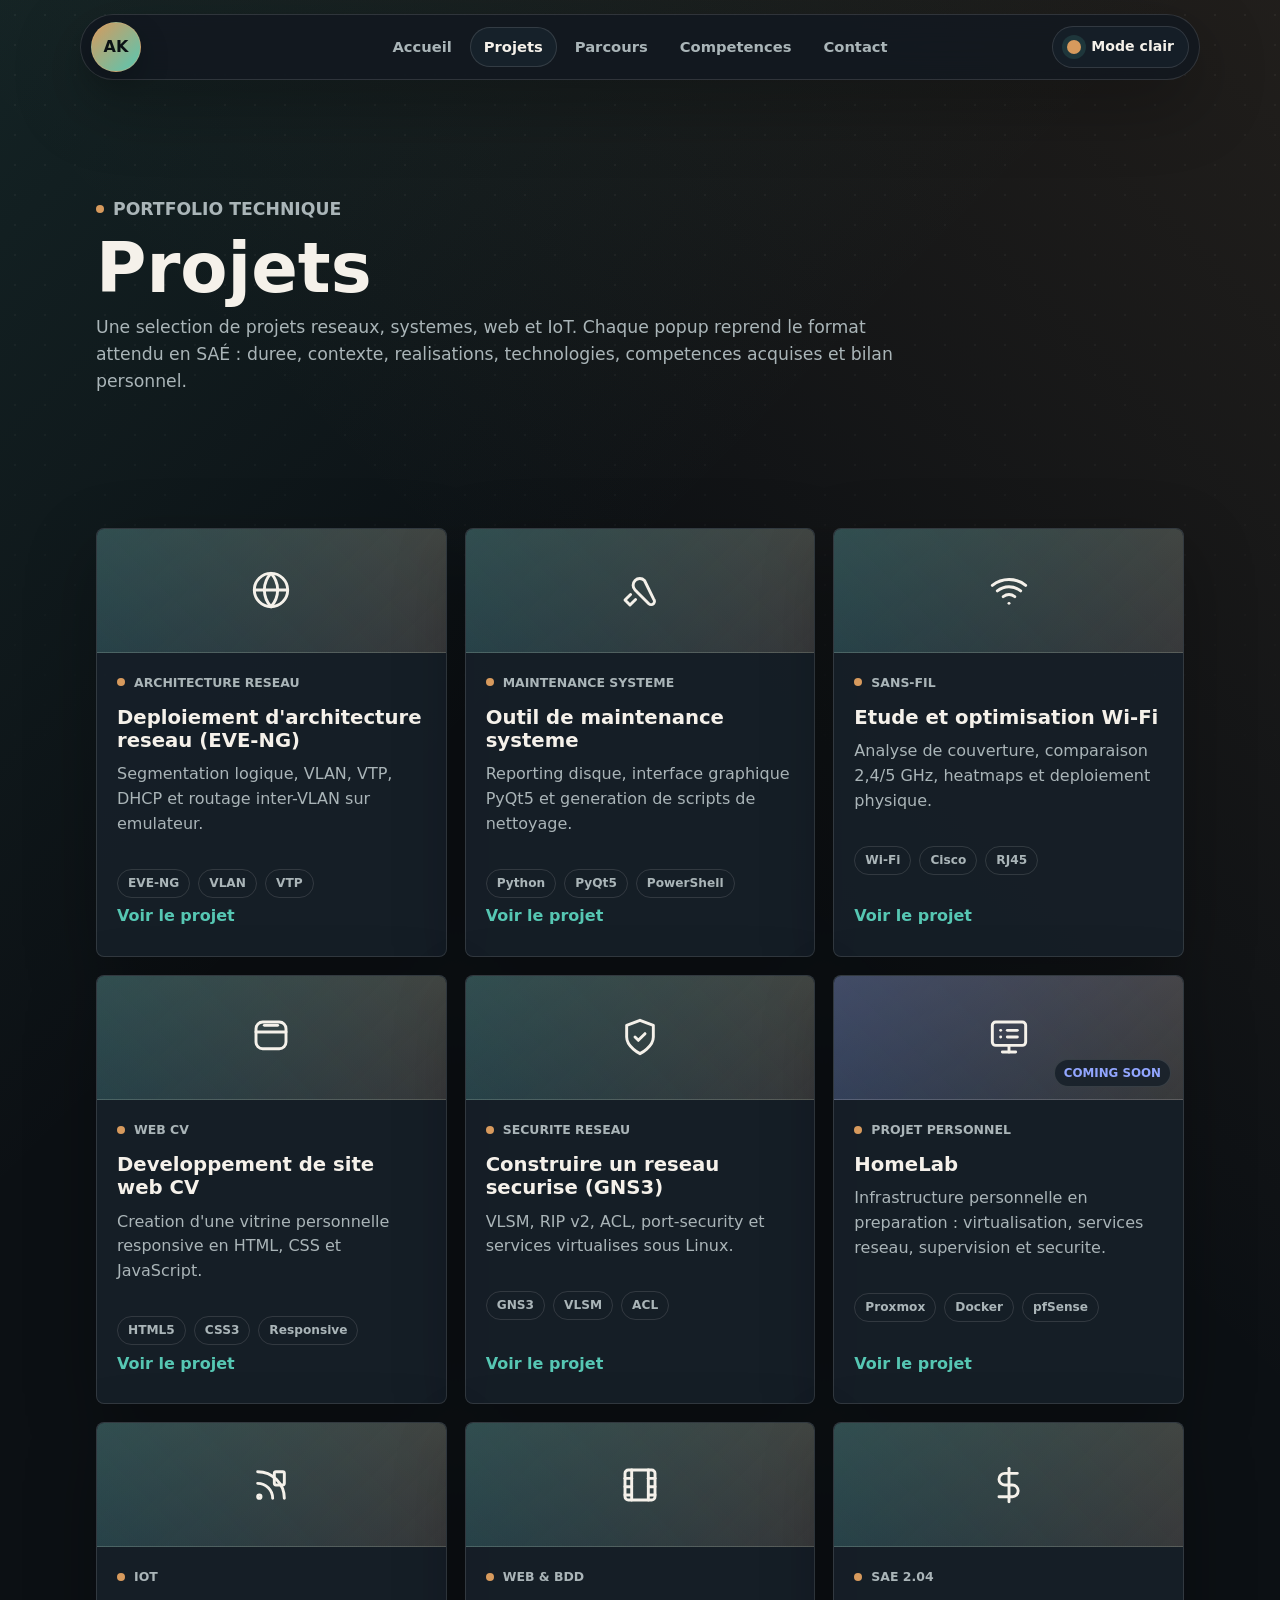
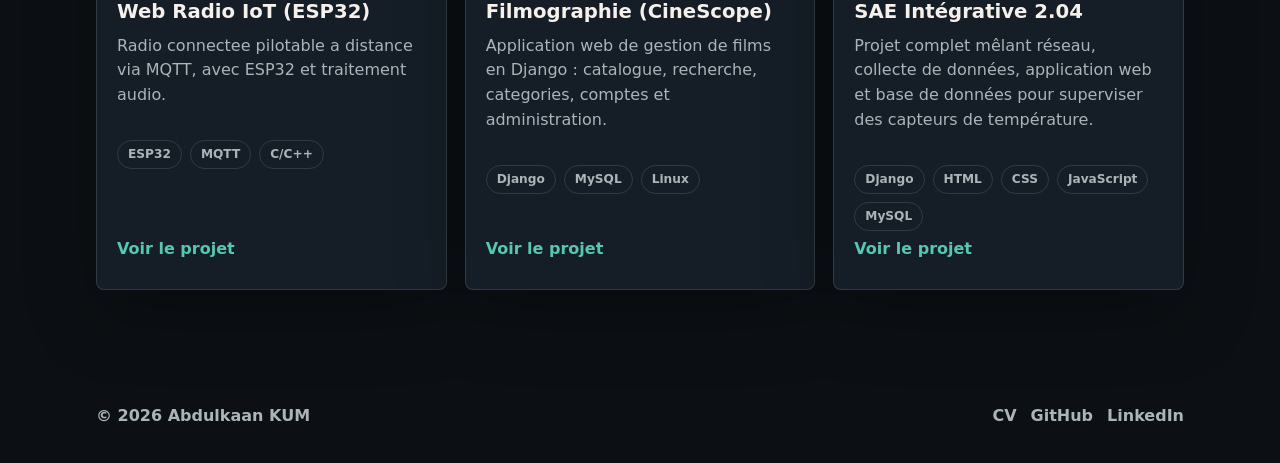
==== commit df30ed75: "Update projets.html" ====
--- a/projets.html
+++ b/projets.html
@@ -5,7 +5,7 @@
     <meta name="viewport" content="width=device-width, initial-scale=1.0" />
     <meta name="description" content="Projets techniques d'Abdulkaan KUM." />
     <title>Abdulkaan KUM | Projets</title>
-    <link rel="stylesheet" href="styles.css?v=25" />
+    <link rel="stylesheet" href="styles.css?v=42" />
   </head>
   <body data-page="projets">
     <header class="site-header" data-header>
@@ -142,6 +142,19 @@
               <button class="text-link" type="button" data-modal-open="modal-django">Voir le projet</button>
             </div>
           </article>
+
+          <article class="project-card reveal">
+            <div class="project-icon" aria-hidden="true">
+              <svg viewBox="0 0 24 24"><path d="M12 2v20"></path><path d="M17 5H9.5a3.5 3.5 0 0 0 0 7H14a3.5 3.5 0 0 1 0 7H6"></path></svg>
+            </div>
+            <div class="project-content">
+              <p class="project-kicker">SAE 2.04</p>
+              <h2>SAE Intégrative 2.04</h2>
+              <p>Projet complet mêlant réseau, collecte de données, application web et base de données pour superviser des capteurs de température.</p>
+              <div class="tags"><span>Django</span><span>HTML</span><span>CSS</span><span>JavaScript</span><span>MySQL</span></div>
+              <button class="text-link" type="button" data-modal-open="modal-sae204">Voir le projet</button>
+            </div>
+          </article>
         </div>
       </section>
     </main>
@@ -449,39 +462,216 @@
             <div class="modal-meta">SAE 2.03 | Groupe de 3 | 26 h | S2</div>
           </div>
         </div>
-        <div class="modal-section">
-          <h3>Contexte</h3>
-          <p>Dans le cadre d'une SAE, l'objectif etait de concevoir une application web de gestion de films, CineScope, permettant de parcourir un catalogue, de rechercher un titre, de filtrer par categorie et de gerer le contenu depuis une interface d'administration. Le projet a ete realise en equipe avec une base de donnees relationnelle.</p>
-        </div>
-        <div class="modal-section">
-          <h3>Realisations techniques</h3>
-          <p>L'application repose sur Django et une base de donnees relationnelle, deployee sur une machine virtuelle Linux. Le travail couvre la modelisation des donnees (films, categories, utilisateurs), les vues, les formulaires, l'authentification et la partie HTML/CSS.</p>
-          <div class="modal-bullets"><ul><li>Catalogue de films avec fiche detaillee : titre, realisateur, annee et categorie.</li><li>Recherche par mot-cle et filtrage par categorie.</li><li>Page "Top films" et comptes utilisateurs (connexion / deconnexion).</li><li>Interface d'administration pour ajouter et gerer les films (CRUD).</li><li>Travail collaboratif et gestion de version via GitHub.</li></ul></div>
-        </div>
+<div class="modal-section">
+  <h3>Contexte</h3>
+  <p>
+    Cette SAÉ consistait à développer une application web de filmographie avec Django.
+    Le site permet d’afficher un catalogue de films avec des acteurs, des catégories
+    et des informations stockées en base de données.
+  </p>
+</div>
+
+<div class="modal-section">
+  <h3>Mon travail</h3>
+  <p>
+    Je me suis occupé de la base de données. J’ai organisé les tables, préparé les données
+    et vérifié leur cohérence pour permettre au site d’afficher correctement les films,
+    les acteurs et les catégories.
+  </p>
+</div>
+<div class="modal-section">
+  <h3>Capture du projet</h3>
+  <div class="modal-gallery">
+    <figure class="modal-figure">
+      <a href="assets/projets/filmographie.png" target="_blank" rel="noopener">
+        <img src="assets/projets/filmographie.png" alt="Capture du projet Filmographie CineScope" loading="lazy" />
+      </a>
+      <figcaption>
+        Capture du projet Filmographie : affichage des données utilisées par le site.
+      </figcaption>
+    </figure>
+  </div>
+</div>
+<div class="modal-section">
+  <h3>Preuves</h3>
+  <p>
+    Les captures du site et la structure de la base montrent le travail réalisé.
+    Elles prouvent l’utilisation des données dans l’application et l’organisation
+    correcte des informations.
+  </p>
+</div>
+
+<div class="modal-section">
+  <h3>Compétences</h3>
+  <ul>
+    <li><strong>AC13.04</strong> Comprendre l’architecture d’un site web avec Django.</li>
+    <li><strong>AC13.05</strong> Organiser les données avec des tables adaptées.</li>
+    <li><strong>AC13.06</strong> Travailler sur une partie précise du projet en groupe.</li>
+  </ul>
+</div>
+
+<div class="modal-section">
+  <h3>English summary</h3>
+  <p lang="en">
+    This project was about creating a movie catalogue web application with Django.
+    My personal work focused on the database. I organized the tables, prepared the data
+    and checked that the website could display the information correctly.
+  </p>
+</div>
+
+<div class="modal-section">
+  <h3>Bilan</h3>
+  <p>
+    Ce projet m’a permis de mieux comprendre le rôle d’une base de données dans
+    une application web. J’ai aussi vu l’importance d’avoir des données bien organisées.
+  </p>
+</div>
+        <div class="modal-links"><a class="modal-link" href="https://github.com/Ercys38" target="_blank" rel="noopener">GitHub</a></div>
+      </div>
+    </div>
+
+    <div class="modal" id="modal-sae204" role="dialog" aria-modal="true" aria-labelledby="modal-sae204-title">
+      <div class="modal-panel">
+        <button class="modal-close" type="button" data-modal-close aria-label="Fermer">x</button>
+
+        <div class="modal-head">
+          <div class="modal-icon" aria-hidden="true">
+            <svg viewBox="0 0 24 24"><path d="M12 2v20"></path><path d="M17 5H9.5a3.5 3.5 0 0 0 0 7H14a3.5 3.5 0 0 1 0 7H6"></path></svg>
+          </div>
+          <div>
+            <h2 class="modal-title" id="modal-sae204-title">SAE Intégrative 2.04</h2>
+            <div class="modal-meta">SAE 2.04 | Projet intégratif | Web & BDD | S2</div>
+          </div>
+        </div>
+
+        <div class="modal-section">
+          <h3>Contexte global du projet</h3>
+          <p>
+            La SAE Intégrative 2.04 regroupait plusieurs parties : réseau, téléphonie,
+            collecte de données, web et base de données. Le but était de créer une infrastructure
+            complète capable de récupérer des données de capteurs, de les stocker et de les afficher
+            dans une application web.
+          </p>
+          <p>
+            Les données provenaient de capteurs de température et permettaient de surveiller
+            plusieurs pièces comme la chambre ou le séjour. L’application permettait aussi
+            de consulter les mesures, comparer les espaces surveillés et gérer les capteurs.
+          </p>
+        </div>
+
+        <div class="modal-section">
+          <h3>Mon travail personnel</h3>
+          <p>
+            Personnellement, je me suis occupé de la partie web et de la base de données.
+            J’ai travaillé sur l’interface Django, l’affichage des mesures, les graphiques,
+            les filtres, l’export CSV et la gestion des capteurs.
+          </p>
+          <p>
+            Pour la base de données, j’ai réalisé la partie BDD avec MySQL afin d’organiser
+            les capteurs et les mesures de température de manière claire et exploitable par le site.
+          </p>
+        </div>
+
+        <div class="modal-section">
+          <h3>Fonctionnalités réalisées</h3>
+          <div class="modal-bullets">
+            <ul>
+              <li>Affichage des dernières mesures sous forme de tableau.</li>
+              <li>Affichage graphique des températures par pièce.</li>
+              <li>Filtres par capteur et par période.</li>
+              <li>Comparaison des espaces surveillés.</li>
+              <li>Export des données au format CSV.</li>
+              <li>Gestion des capteurs avec modification et suppression.</li>
+              <li>Mise à jour automatique de l’interface.</li>
+            </ul>
+          </div>
+        </div>
+
         <div class="modal-section">
           <h3>Captures du projet</h3>
           <div class="modal-gallery">
             <figure class="modal-figure">
-              <a href="assets/projets/cinescope-catalogue.jpg" target="_blank" rel="noopener">
-                <img src="assets/projets/cinescope-catalogue.jpg" alt="Page catalogue de l'application CineScope" loading="lazy" />
-              </a>
-              <figcaption>Page catalogue de CineScope : barre de recherche, filtre par categorie et fiches films.</figcaption>
-            </figure>
-          </div>
-        </div>
+              <a href="assets/projets/accueil.png" target="_blank" rel="noopener">
+                <img src="assets/projets/accueil.png" alt="Accueil de l'application NexTemp21" loading="lazy" />
+              </a>
+              <figcaption>Accueil de l’application avec les espaces surveillés et les statistiques principales.</figcaption>
+            </figure>
+
+            <figure class="modal-figure">
+              <a href="assets/projets/analyse-sejour.png" target="_blank" rel="noopener">
+                <img src="assets/projets/analyse-sejour.png" alt="Analyse des températures du séjour" loading="lazy" />
+              </a>
+              <figcaption>Page d’analyse du séjour avec graphique des températures et état du capteur.</figcaption>
+            </figure>
+
+            <figure class="modal-figure">
+              <a href="assets/projets/analyse-chambre.png" target="_blank" rel="noopener">
+                <img src="assets/projets/analyse-chambre.png" alt="Analyse des températures de la chambre" loading="lazy" />
+              </a>
+              <figcaption>Page d’analyse de la chambre avec graphique et informations du capteur.</figcaption>
+            </figure>
+
+            <figure class="modal-figure">
+              <a href="assets/projets/mesures.png" target="_blank" rel="noopener">
+                <img src="assets/projets/mesures.png" alt="Tableau des dernières mesures" loading="lazy" />
+              </a>
+              <figcaption>Tableau des dernières mesures récupérées depuis la base de données.</figcaption>
+            </figure>
+
+            <figure class="modal-figure">
+              <a href="assets/projets/comparaison.png" target="_blank" rel="noopener">
+                <img src="assets/projets/comparaison.png" alt="Comparaison des espaces surveillés" loading="lazy" />
+              </a>
+              <figcaption>Comparaison des températures entre les différents espaces surveillés.</figcaption>
+            </figure>
+
+            <figure class="modal-figure">
+              <a href="assets/projets/parametres.png" target="_blank" rel="noopener">
+                <img src="assets/projets/parametres.png" alt="Paramètres de l'application NexTemp21" loading="lazy" />
+              </a>
+              <figcaption>Page paramètres : stockage MySQL, export CSV et mise à jour automatique.</figcaption>
+            </figure>
+          </div>
+        </div>
+
         <div class="modal-section">
           <h3>Technologies</h3>
-          <div class="modal-tags"><span>Python</span><span>Django</span><span>HTML</span><span>CSS</span><span>Bootstrap</span><span>MySQL</span><span>Linux VM</span><span>GitHub</span></div>
-        </div>
-        <div class="modal-section">
-          <h3>Competences acquises</h3>
-          <div class="modal-bullets"><ul><li><strong>AC13.01</strong> - Utiliser un systeme informatique et ses outils.</li><li><strong>AC13.02</strong> - Lire, executer, corriger et modifier un programme.</li><li><strong>AC13.04</strong> - Connaitre l'architecture et les technologies d'un site Web.</li><li><strong>AC13.05</strong> - Choisir les mecanismes de gestion de donnees adaptes au developpement de l'outil.</li><li><strong>AC13.06</strong> - S'integrer dans un environnement propice au developpement et au travail collaboratif.</li></ul></div>
-        </div>
-        <div class="modal-section">
-          <h3>Bilan reflexif personnel</h3>
-          <p>Ce projet m'a montre comment relier une interface web a une base de donnees avec Django, et l'importance d'un schema de donnees clair avant de coder. J'ai aussi progresse sur le travail en equipe avec Git et sur le deploiement d'une application sur un serveur Linux.</p>
-        </div>
-        <div class="modal-links"><a class="modal-link" href="https://github.com/Ercys38" target="_blank" rel="noopener">GitHub</a></div>
+          <div class="modal-tags">
+            <span>Django</span><span>HTML</span><span>CSS</span><span>JavaScript</span><span>MySQL</span>
+          </div>
+        </div>
+
+        <div class="modal-section">
+          <h3>Compétences acquises</h3>
+          <div class="modal-bullets">
+            <ul>
+              <li><strong>AC13.02</strong> - Lire, modifier et corriger un programme.</li>
+              <li><strong>AC13.04</strong> - Connaître l’architecture et les technologies d’un site web.</li>
+              <li><strong>AC13.05</strong> - Choisir les mécanismes de gestion de données adaptés.</li>
+              <li><strong>AC13.06</strong> - S’intégrer dans un environnement de développement.</li>
+            </ul>
+          </div>
+        </div>
+
+        <div class="modal-section">
+          <h3>English summary</h3>
+          <p lang="en">
+            This project was about creating a complete system to monitor temperature sensors.
+            The global project included networking, data collection, a web application and a database.
+            My personal work focused on the web interface and the MySQL database. I used Django,
+            HTML, CSS, JavaScript and MySQL to display, filter and manage sensor data.
+          </p>
+        </div>
+
+        <div class="modal-section">
+          <h3>Bilan réflexif personnel</h3>
+          <p>
+            Ce projet m’a permis de mieux comprendre comment plusieurs parties techniques peuvent
+            fonctionner ensemble : réseau, collecte de données, base de données et interface web.
+            J’ai surtout progressé sur le lien entre Django et MySQL, ainsi que sur l’affichage
+            et la gestion des données dans une application web.
+          </p>
+        </div>
       </div>
     </div>
 
--- a/styles.css
+++ b/styles.css
@@ -1537,3 +1537,126 @@
   font-weight: 700;
   line-height: 1.4;
 }
+
+.english-description {
+  margin-top: 16px;
+  padding: 16px 18px;
+  border-left: 3px solid var(--accent-2);
+  border-radius: var(--radius);
+  background: color-mix(in srgb, var(--surface-strong) 62%, transparent);
+  color: var(--muted);
+  font-size: 0.96rem;
+}
+
+.english-description strong {
+  display: block;
+  margin-bottom: 6px;
+  color: var(--accent-2);
+  font-size: 0.82rem;
+  font-weight: 900;
+  text-transform: uppercase;
+  letter-spacing: 0.04em;
+}
+
+.skill-card {
+  grid-template-columns: auto minmax(0, 1fr) !important;
+}
+
+@media (max-width: 620px) {
+  .skill-card {
+    grid-template-columns: auto minmax(0, 1fr) !important;
+    grid-template-areas: none !important;
+  }
+
+  .skill-card img,
+  .skill-card .tech-monogram,
+  .skill-meta {
+    grid-area: auto !important;
+  }
+}
+
+.profile-layout {
+  display: grid;
+  grid-template-columns: minmax(0, 1.2fr) minmax(300px, 0.8fr);
+  gap: 18px;
+  align-items: stretch;
+}
+
+.profile-layout .panel {
+  height: 100%;
+}
+
+.general-info-panel {
+  display: flex;
+  flex-direction: column;
+  justify-content: center;
+}
+
+.english-description {
+  margin-top: 18px;
+  padding: 16px 18px;
+  border-left: 3px solid var(--accent-2);
+  border-radius: var(--radius);
+  background: color-mix(in srgb, var(--surface-strong) 62%, transparent);
+  color: var(--muted);
+  font-size: 0.96rem;
+}
+
+.english-description strong {
+  display: block;
+  margin-bottom: 6px;
+  color: var(--accent-2);
+  font-size: 0.82rem;
+  font-weight: 900;
+  text-transform: uppercase;
+  letter-spacing: 0.04em;
+}
+
+@media (max-width: 760px) {
+  .profile-layout {
+    grid-template-columns: 1fr;
+  }
+}
+
+.profile-layout {
+  display: grid !important;
+  grid-template-columns: minmax(0, 1.15fr) minmax(320px, 0.85fr) !important;
+  gap: 18px !important;
+  align-items: stretch !important;
+}
+
+.profile-layout .panel {
+  height: 100%;
+}
+
+.general-info-panel {
+  display: flex !important;
+  flex-direction: column !important;
+  justify-content: center !important;
+}
+
+.english-description {
+  margin-top: 18px;
+  padding: 16px 18px;
+  border-left: 3px solid var(--accent-2);
+  border-radius: var(--radius);
+  background: color-mix(in srgb, var(--surface-strong) 62%, transparent);
+  color: var(--muted);
+  font-size: 0.96rem;
+}
+
+.english-description strong {
+  display: block;
+  margin-bottom: 6px;
+  color: var(--accent-2);
+  font-size: 0.82rem;
+  font-weight: 900;
+  text-transform: uppercase;
+  letter-spacing: 0.04em;
+}
+
+@media (max-width: 760px) {
+  .profile-layout {
+    grid-template-columns: 1fr !important;
+  }
+}
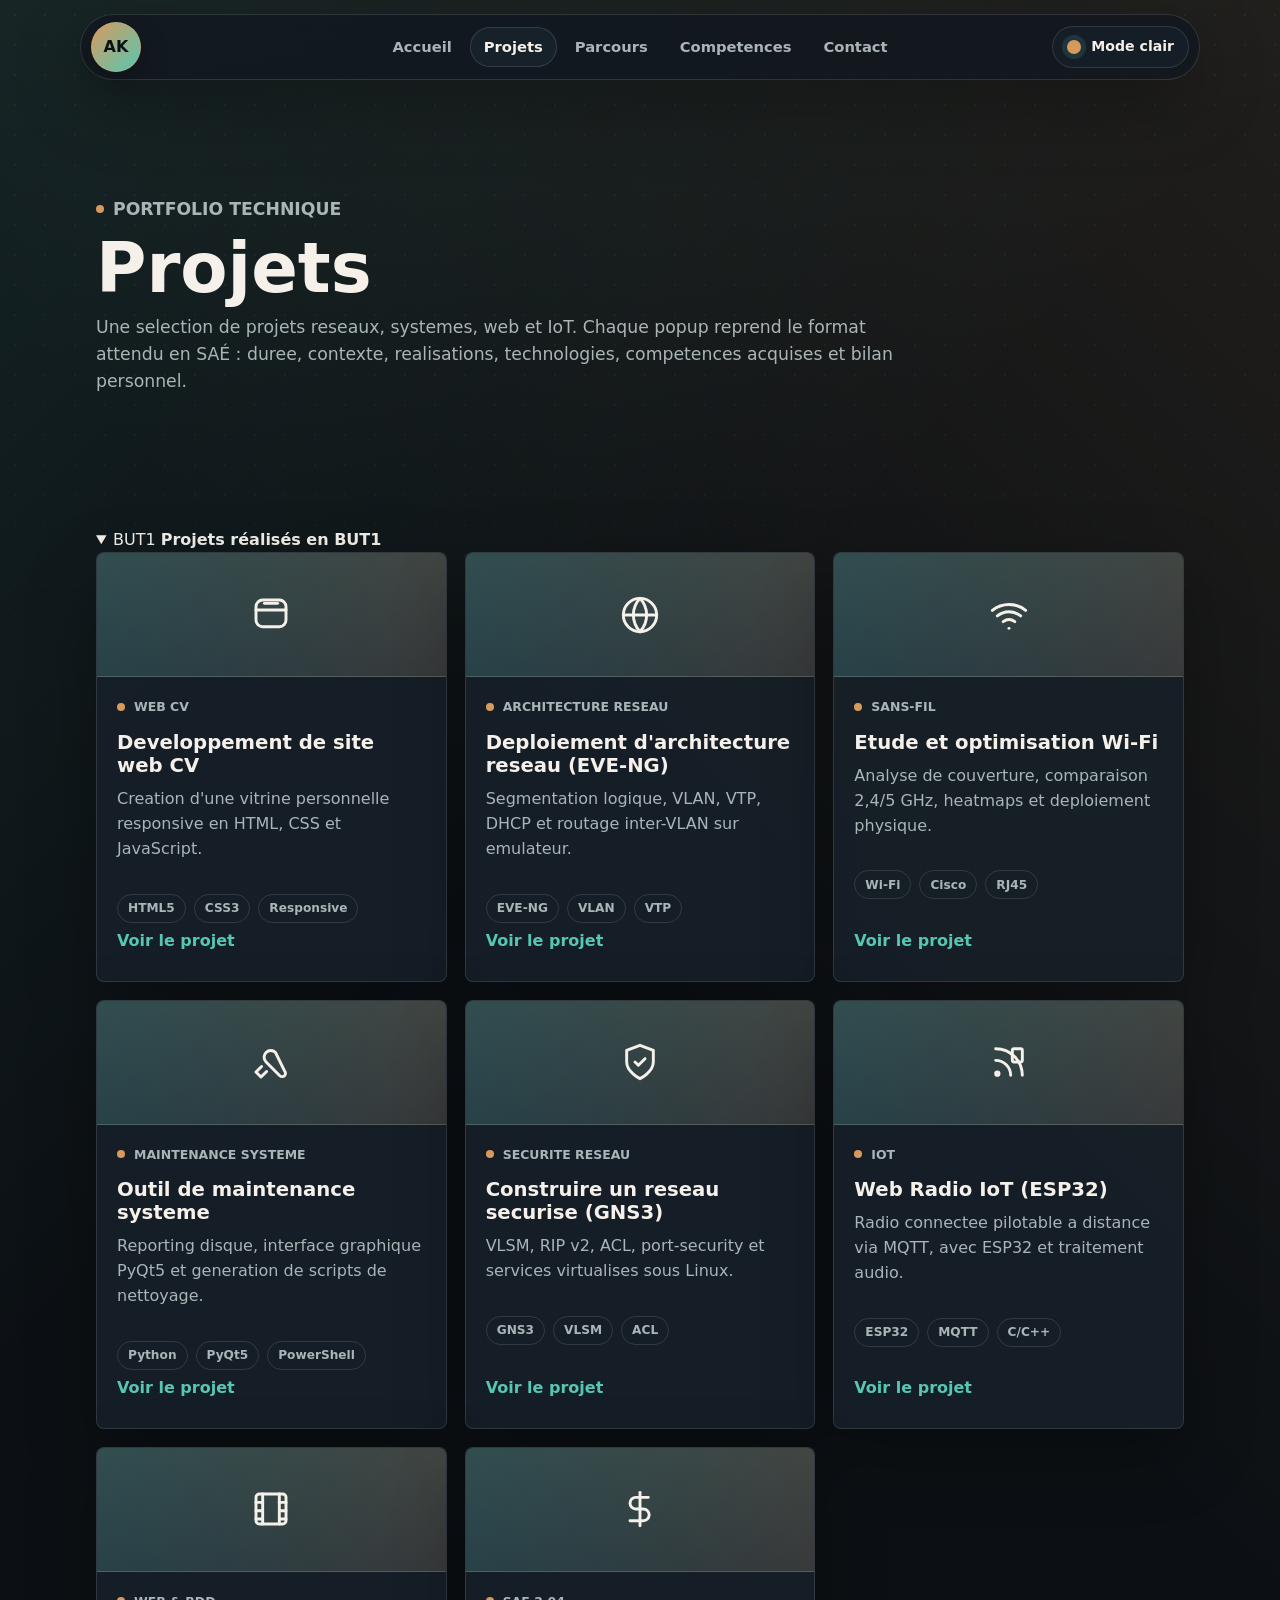
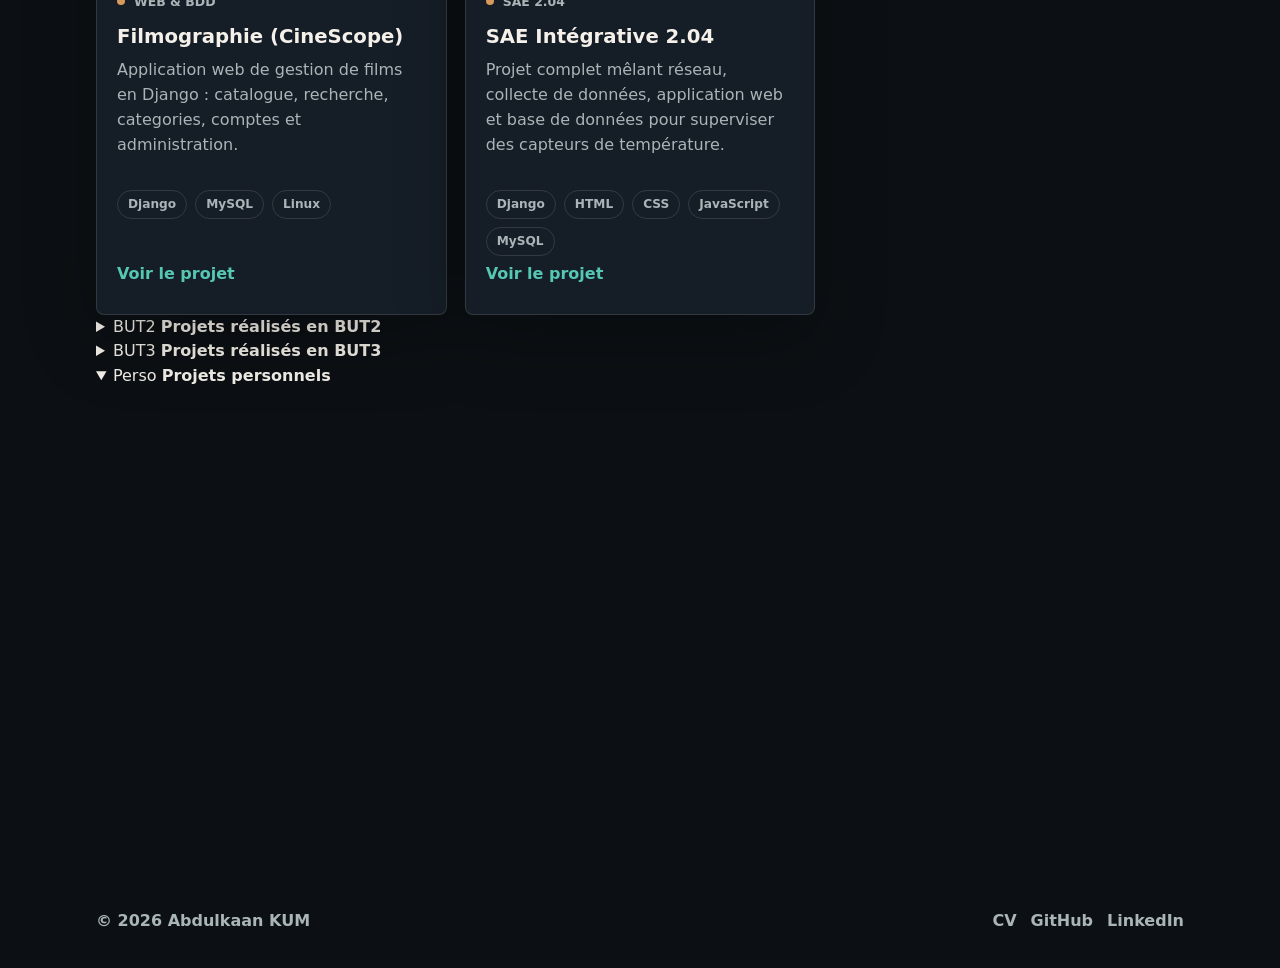
==== commit 1ef56c66: "Update projets.html" ====
--- a/projets.html
+++ b/projets.html
@@ -5,7 +5,7 @@
     <meta name="viewport" content="width=device-width, initial-scale=1.0" />
     <meta name="description" content="Projets techniques d'Abdulkaan KUM." />
     <title>Abdulkaan KUM | Projets</title>
-    <link rel="stylesheet" href="styles.css?v=42" />
+    <link rel="stylesheet" href="styles.css?v=43" />
   </head>
   <body data-page="projets">
     <header class="site-header" data-header>
@@ -37,7 +37,26 @@
       </section>
 
       <section class="page-section">
-        <div class="project-grid">
+        <details class="projects-dropdown" open>
+          <summary>
+            <span>BUT1</span>
+            <strong>Projets réalisés en BUT1</strong>
+          </summary>
+
+          <div class="project-grid">
+          <article class="project-card reveal">
+            <div class="project-icon" aria-hidden="true">
+              <svg viewBox="0 0 24 24"><path d="M21 15a4 4 0 0 1-4 4H7a4 4 0 0 1-4-4V7a4 4 0 0 1 4-4h10a4 4 0 0 1 4 4z"></path><path d="M3 9h18"></path><path d="M8 5h8"></path></svg>
+            </div>
+            <div class="project-content">
+              <p class="project-kicker">Web CV</p>
+              <h2>Developpement de site web CV</h2>
+              <p>Creation d'une vitrine personnelle responsive en HTML, CSS et JavaScript.</p>
+              <div class="tags"><span>HTML5</span><span>CSS3</span><span>Responsive</span></div>
+              <button class="text-link" type="button" data-modal-open="modal-cvweb">Voir le projet</button>
+            </div>
+          </article>
+
           <article class="project-card reveal">
             <div class="project-icon" aria-hidden="true">
               <svg viewBox="0 0 24 24"><circle cx="12" cy="12" r="10"></circle><path d="M2 12h20"></path><path d="M12 2a15 15 0 0 1 4 10 15 15 0 0 1-4 10 15 15 0 0 1-4-10 15 15 0 0 1 4-10z"></path></svg>
@@ -53,6 +72,19 @@
 
           <article class="project-card reveal">
             <div class="project-icon" aria-hidden="true">
+              <svg viewBox="0 0 24 24"><path d="M5 12.55a11 11 0 0 1 14 0"></path><path d="M2 9.2a16 16 0 0 1 20 0"></path><path d="M8.5 16a6 6 0 0 1 7 0"></path><path d="M12 20h.01"></path></svg>
+            </div>
+            <div class="project-content">
+              <p class="project-kicker">Sans-fil</p>
+              <h2>Etude et optimisation Wi-Fi</h2>
+              <p>Analyse de couverture, comparaison 2,4/5 GHz, heatmaps et deploiement physique.</p>
+              <div class="tags"><span>Wi-Fi</span><span>Cisco</span><span>RJ45</span></div>
+              <button class="text-link" type="button" data-modal-open="modal-wifi">Voir le projet</button>
+            </div>
+          </article>
+
+          <article class="project-card reveal">
+            <div class="project-icon" aria-hidden="true">
               <svg viewBox="0 0 24 24"><path d="M14.7 6.3a4 4 0 0 0-5.66 5.66l8.24 8.24a2 2 0 0 0 2.83-2.83L14.7 6.3z"></path><path d="M6.34 14.66 3 18l3 3 3.34-3.34"></path></svg>
             </div>
             <div class="project-content">
@@ -66,32 +98,6 @@
 
           <article class="project-card reveal">
             <div class="project-icon" aria-hidden="true">
-              <svg viewBox="0 0 24 24"><path d="M5 12.55a11 11 0 0 1 14 0"></path><path d="M2 9.2a16 16 0 0 1 20 0"></path><path d="M8.5 16a6 6 0 0 1 7 0"></path><path d="M12 20h.01"></path></svg>
-            </div>
-            <div class="project-content">
-              <p class="project-kicker">Sans-fil</p>
-              <h2>Etude et optimisation Wi-Fi</h2>
-              <p>Analyse de couverture, comparaison 2,4/5 GHz, heatmaps et deploiement physique.</p>
-              <div class="tags"><span>Wi-Fi</span><span>Cisco</span><span>RJ45</span></div>
-              <button class="text-link" type="button" data-modal-open="modal-wifi">Voir le projet</button>
-            </div>
-          </article>
-
-          <article class="project-card reveal">
-            <div class="project-icon" aria-hidden="true">
-              <svg viewBox="0 0 24 24"><path d="M21 15a4 4 0 0 1-4 4H7a4 4 0 0 1-4-4V7a4 4 0 0 1 4-4h10a4 4 0 0 1 4 4z"></path><path d="M3 9h18"></path><path d="M8 5h8"></path></svg>
-            </div>
-            <div class="project-content">
-              <p class="project-kicker">Web CV</p>
-              <h2>Developpement de site web CV</h2>
-              <p>Creation d'une vitrine personnelle responsive en HTML, CSS et JavaScript.</p>
-              <div class="tags"><span>HTML5</span><span>CSS3</span><span>Responsive</span></div>
-              <button class="text-link" type="button" data-modal-open="modal-cvweb">Voir le projet</button>
-            </div>
-          </article>
-
-          <article class="project-card reveal">
-            <div class="project-icon" aria-hidden="true">
               <svg viewBox="0 0 24 24"><path d="M12 22s8-4 8-10V5l-8-3-8 3v7c0 6 8 10 8 10z"></path><path d="M9 12l2 2 4-4"></path></svg>
             </div>
             <div class="project-content">
@@ -103,6 +109,98 @@
             </div>
           </article>
 
+          <article class="project-card reveal">
+            <div class="project-icon" aria-hidden="true">
+              <svg viewBox="0 0 24 24"><path d="M4 11a9 9 0 0 1 9 9"></path><path d="M4 4a16 16 0 0 1 16 16"></path><circle cx="5" cy="19" r="1"></circle><rect x="14" y="4" width="6" height="8" rx="1"></rect></svg>
+            </div>
+            <div class="project-content">
+              <p class="project-kicker">IoT</p>
+              <h2>Web Radio IoT (ESP32)</h2>
+              <p>Radio connectee pilotable a distance via MQTT, avec ESP32 et traitement audio.</p>
+              <div class="tags"><span>ESP32</span><span>MQTT</span><span>C/C++</span></div>
+              <button class="text-link" type="button" data-modal-open="modal-radio">Voir le projet</button>
+            </div>
+          </article>
+
+          <article class="project-card reveal">
+            <div class="project-icon" aria-hidden="true">
+              <svg viewBox="0 0 24 24"><rect x="3" y="3" width="18" height="18" rx="2"></rect><path d="M7 3v18"></path><path d="M17 3v18"></path><path d="M3 8h4"></path><path d="M3 13h4"></path><path d="M3 18h4"></path><path d="M17 8h4"></path><path d="M17 13h4"></path><path d="M17 18h4"></path></svg>
+            </div>
+            <div class="project-content">
+              <p class="project-kicker">Web & BDD</p>
+              <h2>Filmographie (CineScope)</h2>
+              <p>Application web de gestion de films en Django : catalogue, recherche, categories, comptes et administration.</p>
+              <div class="tags"><span>Django</span><span>MySQL</span><span>Linux</span></div>
+              <button class="text-link" type="button" data-modal-open="modal-django">Voir le projet</button>
+            </div>
+          </article>
+
+          <article class="project-card reveal">
+            <div class="project-icon" aria-hidden="true">
+              <svg viewBox="0 0 24 24"><path d="M12 2v20"></path><path d="M17 5H9.5a3.5 3.5 0 0 0 0 7H14a3.5 3.5 0 0 1 0 7H6"></path></svg>
+            </div>
+            <div class="project-content">
+              <p class="project-kicker">SAE 2.04</p>
+              <h2>SAE Intégrative 2.04</h2>
+              <p>Projet complet mêlant réseau, collecte de données, application web et base de données pour superviser des capteurs de température.</p>
+              <div class="tags"><span>Django</span><span>HTML</span><span>CSS</span><span>JavaScript</span><span>MySQL</span></div>
+              <button class="text-link" type="button" data-modal-open="modal-sae204">Voir le projet</button>
+            </div>
+          </article>
+          </div>
+        </details>
+
+        <details class="projects-dropdown">
+          <summary>
+            <span>BUT2</span>
+            <strong>Projets réalisés en BUT2</strong>
+          </summary>
+
+          <div class="project-grid">
+          <article class="project-card is-coming reveal">
+            <div class="project-icon" aria-hidden="true">
+              <svg viewBox="0 0 24 24"><rect x="3" y="3" width="18" height="18" rx="2"></rect><path d="M8 8h8"></path><path d="M8 12h8"></path><path d="M8 16h5"></path></svg>
+              <span class="status-pill">À venir</span>
+            </div>
+            <div class="project-content">
+              <p class="project-kicker">BUT2</p>
+              <h2>Futurs projets de deuxième année</h2>
+              <p>Cette section sera complétée avec les projets réalisés en BUT2.</p>
+              <div class="tags"><span>BUT2</span><span>À compléter</span></div>
+            </div>
+          </article>
+          </div>
+        </details>
+
+        <details class="projects-dropdown">
+          <summary>
+            <span>BUT3</span>
+            <strong>Projets réalisés en BUT3</strong>
+          </summary>
+
+          <div class="project-grid">
+          <article class="project-card is-coming reveal">
+            <div class="project-icon" aria-hidden="true">
+              <svg viewBox="0 0 24 24"><rect x="3" y="3" width="18" height="18" rx="2"></rect><path d="M8 8h8"></path><path d="M8 12h8"></path><path d="M8 16h5"></path></svg>
+              <span class="status-pill">À venir</span>
+            </div>
+            <div class="project-content">
+              <p class="project-kicker">BUT3</p>
+              <h2>Futurs projets de troisième année</h2>
+              <p>Cette section sera complétée avec les projets réalisés en BUT3.</p>
+              <div class="tags"><span>BUT3</span><span>À compléter</span></div>
+            </div>
+          </article>
+          </div>
+        </details>
+
+        <details class="projects-dropdown" open>
+          <summary>
+            <span>Perso</span>
+            <strong>Projets personnels</strong>
+          </summary>
+
+          <div class="project-grid">
           <article class="project-card is-coming reveal">
             <div class="project-icon" aria-hidden="true">
               <svg viewBox="0 0 24 24"><rect x="2" y="3" width="20" height="14" rx="2"></rect><path d="M8 21h8"></path><path d="M12 17v4"></path><path d="M7 8h.01"></path><path d="M11 8h6"></path><path d="M7 12h.01"></path><path d="M11 12h6"></path></svg>
@@ -116,47 +214,10 @@
               <button class="text-link" type="button" data-modal-open="modal-homelab">Voir le projet</button>
             </div>
           </article>
-
-          <article class="project-card reveal">
-            <div class="project-icon" aria-hidden="true">
-              <svg viewBox="0 0 24 24"><path d="M4 11a9 9 0 0 1 9 9"></path><path d="M4 4a16 16 0 0 1 16 16"></path><circle cx="5" cy="19" r="1"></circle><rect x="14" y="4" width="6" height="8" rx="1"></rect></svg>
-            </div>
-            <div class="project-content">
-              <p class="project-kicker">IoT</p>
-              <h2>Web Radio IoT (ESP32)</h2>
-              <p>Radio connectee pilotable a distance via MQTT, avec ESP32 et traitement audio.</p>
-              <div class="tags"><span>ESP32</span><span>MQTT</span><span>C/C++</span></div>
-              <button class="text-link" type="button" data-modal-open="modal-radio">Voir le projet</button>
-            </div>
-          </article>
-
-          <article class="project-card reveal">
-            <div class="project-icon" aria-hidden="true">
-              <svg viewBox="0 0 24 24"><rect x="3" y="3" width="18" height="18" rx="2"></rect><path d="M7 3v18"></path><path d="M17 3v18"></path><path d="M3 8h4"></path><path d="M3 13h4"></path><path d="M3 18h4"></path><path d="M17 8h4"></path><path d="M17 13h4"></path><path d="M17 18h4"></path></svg>
-            </div>
-            <div class="project-content">
-              <p class="project-kicker">Web & BDD</p>
-              <h2>Filmographie (CineScope)</h2>
-              <p>Application web de gestion de films en Django : catalogue, recherche, categories, comptes et administration.</p>
-              <div class="tags"><span>Django</span><span>MySQL</span><span>Linux</span></div>
-              <button class="text-link" type="button" data-modal-open="modal-django">Voir le projet</button>
-            </div>
-          </article>
-
-          <article class="project-card reveal">
-            <div class="project-icon" aria-hidden="true">
-              <svg viewBox="0 0 24 24"><path d="M12 2v20"></path><path d="M17 5H9.5a3.5 3.5 0 0 0 0 7H14a3.5 3.5 0 0 1 0 7H6"></path></svg>
-            </div>
-            <div class="project-content">
-              <p class="project-kicker">SAE 2.04</p>
-              <h2>SAE Intégrative 2.04</h2>
-              <p>Projet complet mêlant réseau, collecte de données, application web et base de données pour superviser des capteurs de température.</p>
-              <div class="tags"><span>Django</span><span>HTML</span><span>CSS</span><span>JavaScript</span><span>MySQL</span></div>
-              <button class="text-link" type="button" data-modal-open="modal-sae204">Voir le projet</button>
-            </div>
-          </article>
-        </div>
+          </div>
+        </details>
       </section>
+
     </main>
 
     <div class="modal" id="modal-eve" role="dialog" aria-modal="true" aria-labelledby="modal-eve-title">
